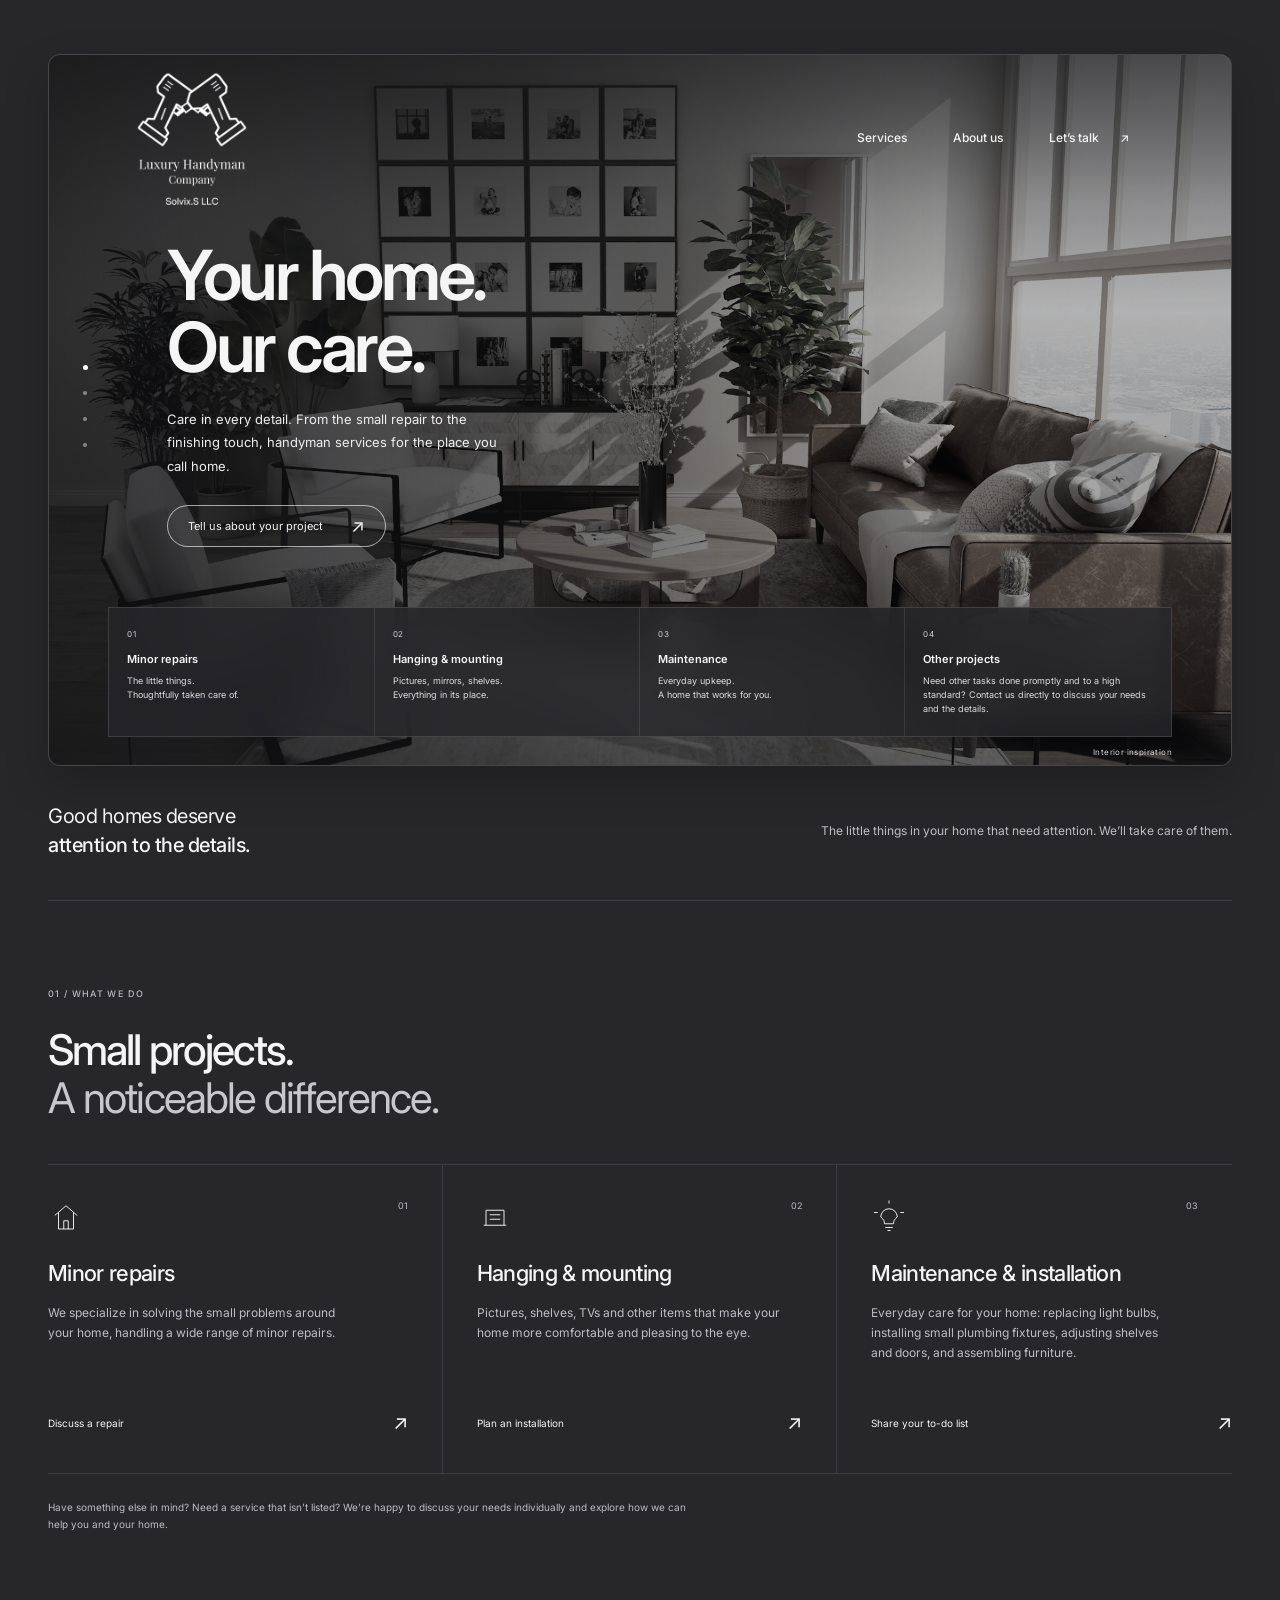
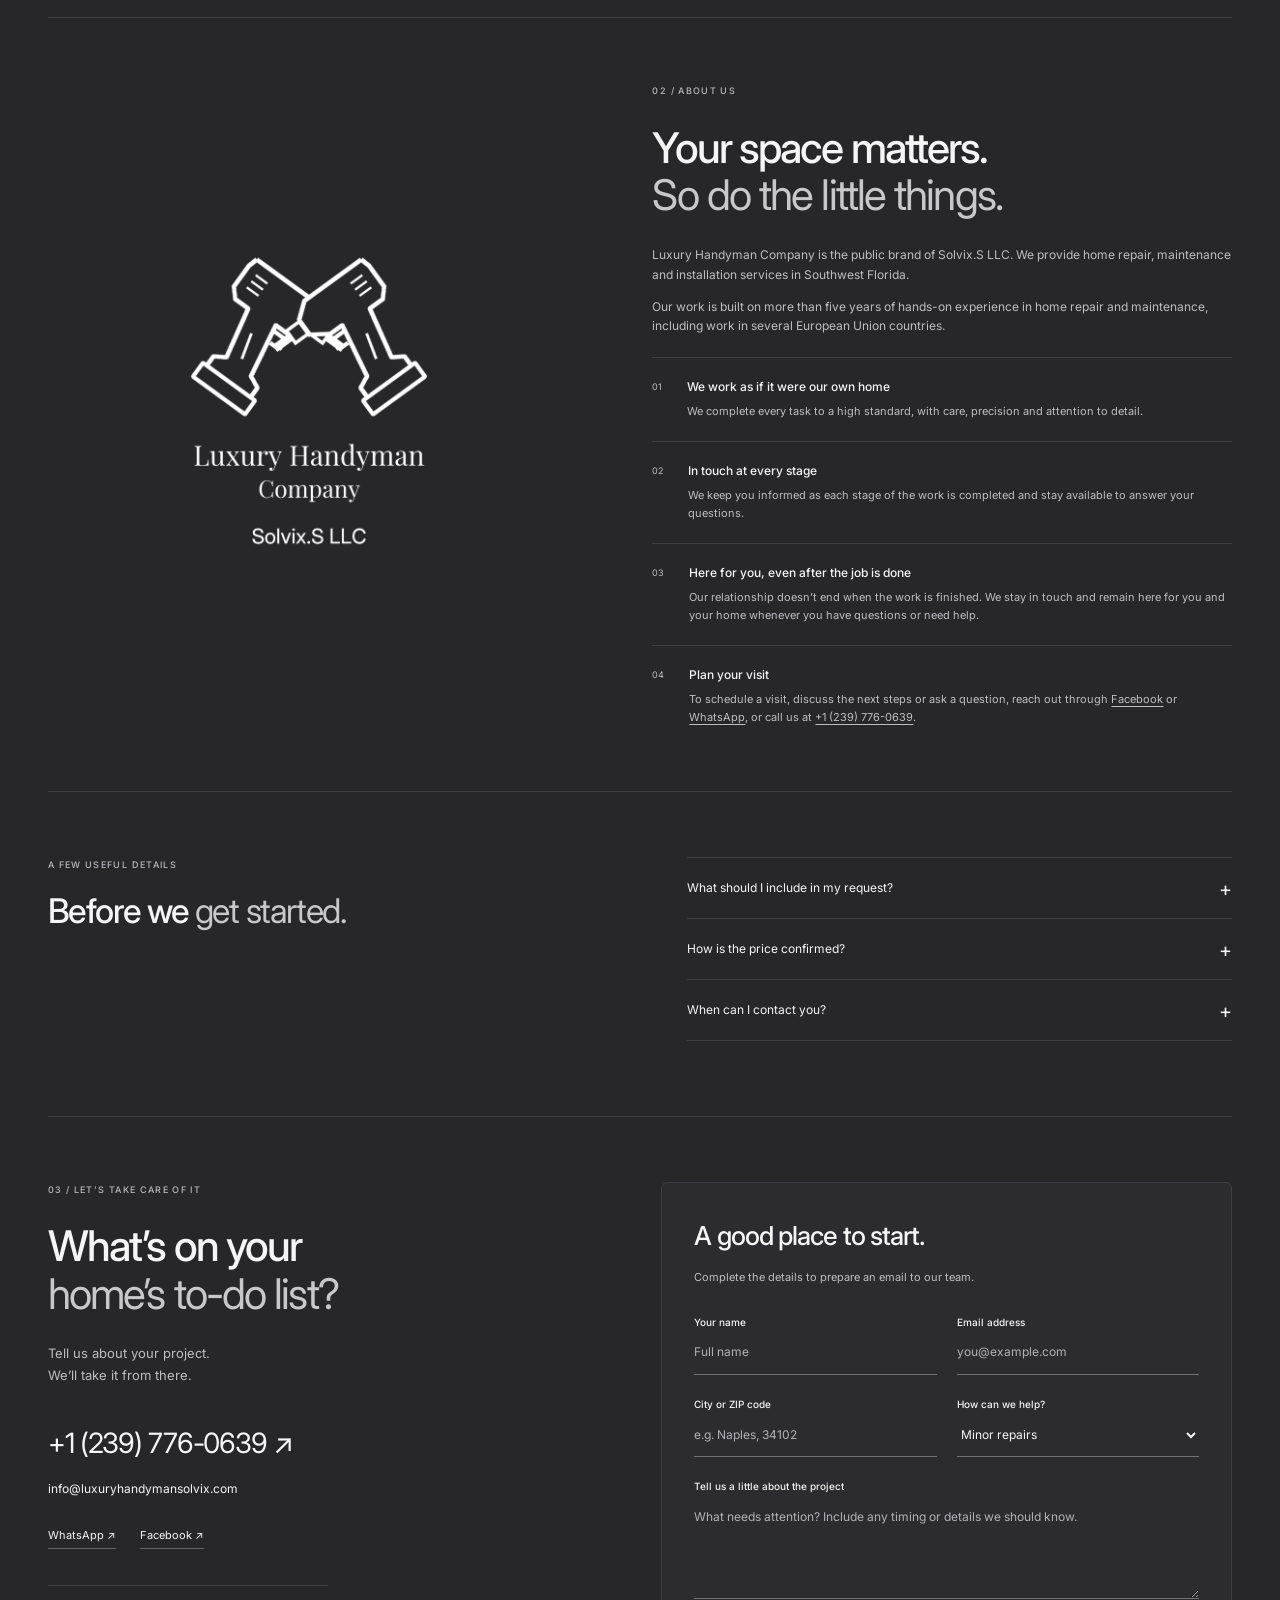
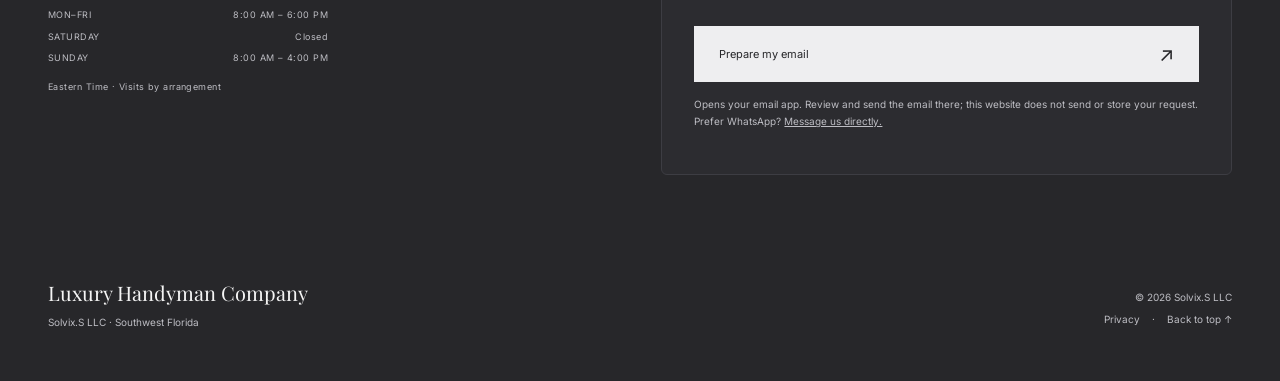
==== index.html @ 3628fb01 "Add fourth hero card for individual project inquiries" ====
<!doctype html>
<html lang="en">
<head>
<meta charset="utf-8"><meta name="viewport" content="width=device-width,initial-scale=1">
<title>Luxury Handyman Company | Naples, Bonita Springs & Marco Island</title>
<meta name="description" content="Home repairs, maintenance, mounting and installation in Naples, Bonita Springs and Marco Island, Florida. Contact Luxury Handyman Company — Solvix.S LLC.">
<meta name="theme-color" content="#27272a"><link rel="icon" href="assets/logo-black.png">
<link rel="canonical" href="https://adshnii.github.io/Web-Luxury-Handyman-Company/">
<meta property="og:type" content="website"><meta property="og:title" content="Luxury Handyman Company — Care in every detail."><meta property="og:description" content="Home repairs, maintenance and installation in Naples, Bonita Springs and Marco Island, Florida."><meta property="og:url" content="https://adshnii.github.io/Web-Luxury-Handyman-Company/"><meta property="og:image" content="https://adshnii.github.io/Web-Luxury-Handyman-Company/assets/logo-black.png">
<link rel="preconnect" href="https://fonts.googleapis.com"><link rel="preconnect" href="https://fonts.gstatic.com" crossorigin>
<link href="https://fonts.googleapis.com/css2?family=Inter:wght@400;500;600;700&family=Playfair+Display:wght@400;500&display=swap" rel="stylesheet">
<link rel="stylesheet" href="styles.css?v=20261023-other-projects"><script src="script.js" defer></script>
<script type="application/ld+json">{"@context":"https://schema.org","@type":"HomeAndConstructionBusiness","name":"Luxury Handyman Company","legalName":"Solvix.S LLC","url":"https://adshnii.github.io/Web-Luxury-Handyman-Company/","image":"https://adshnii.github.io/Web-Luxury-Handyman-Company/assets/logo-black.png","telephone":"+12397760639","email":"info@luxuryhandymansolvix.com","areaServed":[{"@type":"City","name":"Naples, Florida"},{"@type":"City","name":"Bonita Springs, Florida"},{"@type":"City","name":"Marco Island, Florida"}],"sameAs":["https://www.facebook.com/profile.php?id=61591907013713"],"openingHoursSpecification":[{"@type":"OpeningHoursSpecification","dayOfWeek":["Monday","Tuesday","Wednesday","Thursday","Friday"],"opens":"08:00","closes":"18:00"},{"@type":"OpeningHoursSpecification","dayOfWeek":"Sunday","opens":"08:00","closes":"16:00"}]}</script>
</head>
<body class="site-home">
<a class="skip" href="#main">Skip to content</a>
<main id="main">
<section class="hero-stage" id="home" aria-labelledby="hero-title">
  <img class="stage-photo" src="assets/interior.jpg" alt="Sunlit contemporary living room with natural wood furniture — interior inspiration" fetchpriority="high">
  <div class="stage-shade" aria-hidden="true"></div>
  <header class="header hero-header">
    <a href="#home" class="brand" aria-label="Luxury Handyman Company home"><img class="header-logo" src="assets/logo-black.png" alt="Luxury Handyman Company — Solvix.S LLC" width="1080" height="1080"></a>
    <button class="menu-button" aria-expanded="false" aria-controls="navigation">Menu <span aria-hidden="true">☰</span></button>
    <nav id="navigation" aria-label="Main navigation"><a href="#services">Services</a><a href="#about">About us</a><a href="#contact">Let’s talk <span aria-hidden="true">↗</span></a></nav>
  </header>
  <div class="hero-body">
    <nav class="section-markers" aria-label="Explore the page"><a href="#home" aria-label="Home" title="Home"></a><a href="#services" aria-label="Services" title="Services"></a><a href="#about" aria-label="About us" title="About us"></a><a href="#contact" aria-label="Let’s talk" title="Let’s talk"></a></nav>
    <div class="hero-copy"><h1 id="hero-title">Your home.<br>Our care.</h1><p class="hero-description">Care in every detail. From the small repair to the finishing touch, handyman services for the place you call home.</p><a class="hero-outline" href="#contact">Tell us about your project <span aria-hidden="true">↗</span></a></div>
  </div>
  <div class="hero-bottom">
    <a class="hero-tile" href="#contact" data-service="Minor repairs"><span class="tile-number">01</span><strong>Minor repairs</strong><span>The little things.<br>Thoughtfully taken care of.</span></a>
    <a class="hero-tile" href="#contact" data-service="Hanging and mounting"><span class="tile-number">02</span><strong>Hanging & mounting</strong><span>Pictures, mirrors, shelves.<br>Everything in its place.</span></a>
    <a class="hero-tile" href="#contact" data-service="Maintenance and installation"><span class="tile-number">03</span><strong>Maintenance</strong><span>Everyday upkeep.<br>A home that works for you.</span></a>
    <a class="hero-tile" href="#contact" data-service="Another project"><span class="tile-number">04</span><strong>Other projects</strong><span>Need other tasks done promptly and to a high standard? Contact us directly to discuss your needs and the details.</span></a>
  </div>
  <small class="photo-note">Interior inspiration</small>
</section>
<div class="intro-strip"><p>Good homes deserve<br><strong>attention to the details.</strong></p><p class="intro-message">The little things in your home that need attention. We’ll take care of them.</p></div>
<section class="section services" id="services"><div class="section-heading"><div><p class="eyebrow">01 / WHAT WE DO</p><h2>Small projects.<br><em>A noticeable difference.</em></h2></div></div><div class="service-grid">
<article><span class="service-number">01</span><svg viewBox="0 0 48 48" aria-hidden="true"><path d="m9 22 15-13 15 13M14 18v22h20V18M21 40V29h6v11"/></svg><h3>Minor repairs</h3><p>We specialize in solving the small problems around your home, handling a wide range of minor repairs.</p><a href="#contact" data-service="Minor repairs">Discuss a repair <span aria-hidden="true">↗</span></a></article>
<article><span class="service-number">02</span><svg viewBox="0 0 48 48" aria-hidden="true"><path d="M9 35h30M12 35V15h24v20M17 21h14M17 27h14"/></svg><h3>Hanging & mounting</h3><p>Pictures, shelves, TVs and other items that make your home more comfortable and pleasing to the eye.</p><a href="#contact" data-service="Hanging and mounting">Plan an installation <span aria-hidden="true">↗</span></a></article>
<article><span class="service-number">03</span><svg viewBox="0 0 48 48" aria-hidden="true"><path d="M13 24a11 11 0 1 1 22 0c-4 3-5 6-5 9H18c0-3-1-6-5-9ZM19 38h10M22 42h4M24 2v4M4 18h5M39 18h5"/></svg><h3>Maintenance & installation</h3><p>Everyday care for your home: replacing light bulbs, installing small plumbing fixtures, adjusting shelves and doors, and assembling furniture.</p><a href="#contact" data-service="Maintenance and installation">Share your to-do list <span aria-hidden="true">↗</span></a></article>
</div><div class="service-note"><p>Have something else in mind? Need a service that isn’t listed? We’re happy to discuss your needs individually and explore how we can help you and your home.</p></div></section>
<section class="about section" id="about"><div class="brand-panel"><img src="assets/logo-black.png" alt="Luxury Handyman Company — Solvix.S LLC, crossed impact drivers logo" width="1080" height="1080" loading="lazy"></div><div class="about-copy"><p class="eyebrow">02 / ABOUT US</p><h2>Your space matters.<br><em>So do the little things.</em></h2><p>Luxury Handyman Company is the public brand of Solvix.S LLC. We provide home repair, maintenance and installation services in Southwest Florida.</p><p>Our work is built on more than five years of hands-on experience in home repair and maintenance, including work in several European Union countries.</p><div class="approach-row"><span>01</span><div><h3>We work as if it were our own home</h3><p>We complete every task to a high standard, with care, precision and attention to detail.</p></div></div><div class="approach-row"><span>02</span><div><h3>In touch at every stage</h3><p>We keep you informed as each stage of the work is completed and stay available to answer your questions.</p></div></div><div class="approach-row"><span>03</span><div><h3>Here for you, even after the job is done</h3><p>Our relationship doesn’t end when the work is finished. We stay in touch and remain here for you and your home whenever you have questions or need help.</p></div></div><div class="approach-row"><span>04</span><div><h3>Plan your visit</h3><p>To schedule a visit, discuss the next steps or ask a question, reach out through <a href="https://www.facebook.com/profile.php?id=61591907013713">Facebook</a> or <a href="https://wa.me/12397760639">WhatsApp</a>, or call us at <a href="tel:+12397760639">+1 (239) 776-0639</a>.</p></div></div></div></section>
<section class="faq section"><div><p class="eyebrow">A FEW USEFUL DETAILS</p><h2>Before we <em>get started.</em></h2></div><div><details><summary>What should I include in my request?</summary><p>Tell us your city or ZIP code, what needs to be done and your preferred timing. You can attach photos in your email or WhatsApp message.</p></details><details><summary>How is the price confirmed?</summary><p>Pricing depends on the scope, materials and conditions of the job. Contact us to discuss your project and confirm pricing before scheduling.</p></details><details><summary>When can I contact you?</summary><p>Our business hours are Monday–Friday, 8:00 AM–6:00 PM, and Sunday, 8:00 AM–4:00 PM, Eastern Time. We’re closed on Saturday. Appointment availability is confirmed directly.</p></details></div></section>
<section class="contact section" id="contact"><div class="contact-copy"><p class="eyebrow">03 / LET’S TAKE CARE OF IT</p><h2>What’s on your<br><em>home’s to-do list?</em></h2><p>Tell us about your project.<br>We’ll take it from there.</p><a class="contact-phone" href="tel:+12397760639">+1 (239) 776-0639 ↗</a><a class="contact-email" href="mailto:info@luxuryhandymansolvix.com">info@luxuryhandymansolvix.com</a><div class="contact-links"><a href="https://wa.me/12397760639">WhatsApp ↗</a><a href="https://www.facebook.com/profile.php?id=61591907013713">Facebook ↗</a></div><div class="hours"><p>MON–FRI <span>8:00 AM – 6:00 PM</span></p><p>SATURDAY <span>Closed</span></p><p>SUNDAY <span>8:00 AM – 4:00 PM</span></p><small>Eastern Time · Visits by arrangement</small></div></div><form id="project-form"><h3>A good place to start.</h3><p class="form-intro">Complete the details to prepare an email to our team.</p><div class="form-row"><label>Your name<input name="name" autocomplete="name" maxlength="100" placeholder="Full name" required></label><label>Email address<input name="email" type="email" autocomplete="email" maxlength="150" placeholder="you@example.com" required></label></div><div class="form-row"><label>City or ZIP code<input name="location" autocomplete="address-level2" maxlength="100" placeholder="e.g. Naples, 34102" required></label><label>How can we help?<select name="service"><option>Minor repairs</option><option>Hanging and mounting</option><option>Maintenance and installation</option><option>Another project</option></select></label></div><label>Tell us a little about the project<textarea name="message" rows="4" maxlength="1500" placeholder="What needs attention? Include any timing or details we should know." required></textarea></label><button class="button" type="submit">Prepare my email <span aria-hidden="true">↗</span></button><p class="form-note">Opens your email app. Review and send the email there; this website does not send or store your request. Prefer WhatsApp? <a href="https://wa.me/12397760639">Message us directly.</a></p><p id="form-status" role="status" aria-live="polite"></p><div id="email-fallback" hidden><label>Your prepared request<textarea id="prepared-request" rows="6" readonly></textarea></label><button class="copy-button" type="button" id="copy-request">Copy request</button><p class="form-note">If your email app did not open, copy this request and email it to info@luxuryhandymansolvix.com.</p></div></form></section>
</main><footer><div><a class="footer-brand" href="#">Luxury Handyman Company</a><p>Solvix.S LLC · Southwest Florida</p></div><div><p>© <span id="year">2026</span> Solvix.S LLC</p><a href="privacy.html">Privacy</a><span class="footer-dot">·</span><a href="#main">Back to top ↑</a></div></footer>
</body></html>
---- styles.css ----
:root{--ink:#f5f5f5;--paper:#27272a;--soft:#303034;--muted:#bdbdc3;--line:#3d3d43;--accent:#fff;--serif:'Playfair Display',Georgia,serif;--sans:'Inter',Arial,sans-serif;color-scheme:dark}
*{box-sizing:border-box}html{scroll-behavior:smooth;scroll-padding-top:32px}body{margin:0;background:var(--paper);color:var(--ink);font:14px/1.65 var(--sans)}.site-home{background:var(--paper)}a{color:inherit;text-decoration:none}button,input,select,textarea{font:inherit}button,a,input,select,textarea,summary{-webkit-tap-highlight-color:transparent}a:focus-visible,button:focus-visible,summary:focus-visible{outline:2px solid white;outline-offset:6px}input:focus,select:focus,textarea:focus{outline:2px solid #ddd;outline-offset:3px}img{max-width:100%;display:block}h1,h2,h3,p{margin-top:0}h1,h2,h3{font-weight:500}h1,h2{line-height:1.13;letter-spacing:-.045em}h2{font-size:clamp(32px,3.3vw,48px);margin-bottom:26px}h2 em{font-style:normal;font-weight:400;color:#c7c7cc}.skip{position:absolute;left:16px;top:-100px;z-index:20;padding:15px;background:#fff;color:#27272a}.skip:focus{top:16px}
/* Framed photo hero on the same continuous graphite canvas as every section. */
.hero-stage{width:calc(100% - 96px);max-width:1320px;min-height:690px;margin:54px auto 0;position:relative;display:flex;flex-direction:column;border:1px solid #ffffff24;border-radius:12px;isolation:isolate;box-shadow:0 18px 45px #0003;background:#28282b;overflow:hidden}.stage-photo,.stage-shade{position:absolute;inset:0;width:100%;height:100%;z-index:-2}.stage-photo{object-fit:cover;object-position:center 57%;filter:saturate(.22) brightness(.8)}.stage-shade{z-index:-1;background:linear-gradient(90deg,rgba(18,18,20,.78) 0%,rgba(22,22,24,.52) 38%,rgba(20,20,22,.12) 75%),linear-gradient(180deg,rgba(17,17,19,.55),transparent 36%,rgba(15,15,18,.12) 72%,rgba(15,15,18,.5))}.header{padding:24px 5%;display:flex;align-items:center;justify-content:space-between;gap:30px;border-bottom:1px solid var(--line)}.hero-header{border:0;min-height:150px;padding:16px 5% 0;background:linear-gradient(180deg,#1b1b1d44,transparent)}.brand{display:block;position:relative;width:168px;height:133px;flex-shrink:0;overflow:hidden}.header-logo{position:absolute;width:240px;height:240px;max-width:none;left:-36px;top:-51px;mix-blend-mode:screen}.brand-name{font:24px var(--serif)}.header nav{display:flex;align-items:center;gap:46px;font-size:12px;font-weight:500;margin-right:4%}.header nav>a{padding:12px 0;border-bottom:1px solid transparent;transition:border-color .2s}.header nav>a:hover{border-color:white}.header nav span{margin-left:18px}.menu-button{display:none}.hero-body{display:flex;align-items:center;flex:1;position:relative;padding:35px 10% 60px;min-height:375px}.hero-copy{max-width:450px}h1{font-size:clamp(48px,5.4vw,76px);font-weight:600;line-height:1.04;letter-spacing:-.05em;margin:0 0 24px}.hero-description{font-size:13px;color:#eeeef0;max-width:335px;line-height:1.8;margin-bottom:27px}.hero-outline{display:inline-flex;align-items:center;gap:28px;padding:11px 20px;border:1px solid #fff9;border-radius:24px;font-size:11px;background:#ffffff08;transition:background .2s}.hero-outline:hover{background:#ffffff20}.hero-outline span{font-size:18px;line-height:1}.section-markers{position:absolute;left:24px;top:50%;transform:translateY(-50%);display:flex;flex-direction:column;gap:0}.section-markers a{width:24px;height:26px;display:grid;place-items:center}.section-markers a:before{content:'';width:4px;height:4px;border-radius:50%;background:#ffffff70}.section-markers a:first-child:before,.section-markers a:hover:before{background:#fff;width:5px;height:5px}.hero-bottom{display:grid;grid-template-columns:repeat(4,minmax(0,1fr));margin:0 5% 28px;border:1px solid #ffffff20;background:rgba(39,39,42,.82);backdrop-filter:blur(18px);-webkit-backdrop-filter:blur(18px)}.hero-tile{padding:20px 18px;border-right:1px solid #ffffff18;position:relative;transition:background .2s}.hero-tile:last-child{border-right:0}.hero-tile:hover{background:#ffffff12}.tile-number{display:block;font-size:8px;letter-spacing:.1em;color:#d2d2d6;margin-bottom:9px}.hero-tile strong{display:block;font-size:11px;font-weight:600;margin-bottom:6px}.hero-tile>span:last-child{font-size:9px;color:#dedee1;line-height:1.55;display:block}.photo-note{position:absolute;right:5%;bottom:6px;font-size:8px;letter-spacing:.05em;color:#d2d2d6}
/* Supporting sections share the graphite palette and precise, quiet spacing. */
.intro-strip,.section,footer{width:calc(100% - 96px);max-width:1320px;margin-left:auto;margin-right:auto}.intro-strip{padding:36px 0 40px;border-bottom:1px solid var(--line);display:grid;grid-template-columns:minmax(230px,1fr) auto;gap:32px;align-items:center}.intro-message{white-space:nowrap}.intro-strip p{margin:0;color:var(--muted);font-size:12px}.intro-strip p:first-child{font-size:20px;font-weight:400;line-height:1.45;color:var(--ink);letter-spacing:-.025em}.intro-strip strong{font-weight:500}.text-link{font-size:11px;border-bottom:1px solid #77777e;padding:8px 0;white-space:nowrap}.text-link:hover{border-color:white}.eyebrow{font-size:9px;letter-spacing:.15em;font-weight:500;line-height:1.8;margin-bottom:24px;color:#b8b8c0}.section{padding:85px 0}.section-heading{display:flex;align-items:flex-end;justify-content:space-between;gap:50px;margin-bottom:42px}.section-heading h2{margin-bottom:0}.section-heading>p{max-width:350px;color:var(--muted);margin-bottom:5px;font-size:12px}.service-grid{display:grid;grid-template-columns:repeat(3,1fr);border-top:1px solid var(--line);border-bottom:1px solid var(--line)}.service-grid article{padding:34px;position:relative;display:flex;flex-direction:column;border-right:1px solid var(--line)}.service-grid article:first-child{padding-left:0}.service-grid article:last-child{border-right:0;padding-right:0}.service-number{position:absolute;right:34px;top:34px;font-size:9px;color:var(--muted)}.service-grid svg{width:36px;height:36px;fill:none;stroke:var(--ink);stroke-width:1.25;margin-bottom:24px}.service-grid h3{font-size:22px;line-height:1.3;margin-bottom:16px;letter-spacing:-.03em}.service-grid p{flex:1;font-size:12px;color:var(--muted);max-width:310px;min-height:65px}.service-grid a{display:flex;justify-content:space-between;margin-top:26px;font-size:10px;align-items:center}.service-grid a span{font-size:20px}.service-grid a:hover{text-decoration:underline}.service-note{display:flex;justify-content:space-between;gap:40px;align-items:center;margin-top:25px}.service-note p{max-width:650px;color:var(--muted);font-size:10px;margin:0}.about{background:transparent;border-top:1px solid var(--line);display:grid;grid-template-columns:.9fr 1fr;gap:7%;align-items:center;padding:65px 0}.brand-panel{background:transparent}.brand-panel img{width:100%;height:auto;mix-blend-mode:screen}.about-copy>p:not(.eyebrow){color:var(--muted);font-size:12px}.approach-row{display:flex;gap:25px;border-top:1px solid var(--line);padding-top:19px;margin-top:21px}.approach-row>span{font-size:9px;color:#bdbdc3;padding-top:3px}.approach-row h3{font-size:12px;font-weight:500;margin-bottom:5px}.approach-row p{font-size:11px;color:var(--muted);margin:0}.faq{border-top:1px solid var(--line);display:grid;grid-template-columns:1fr 1fr;gap:8%;padding-top:65px;padding-bottom:75px}.faq h2{font-size:34px}.faq .eyebrow{margin-bottom:18px}details{padding:20px 0;border-bottom:1px solid var(--line)}details:first-child{border-top:1px solid var(--line)}summary{font-size:12px;cursor:pointer;list-style:none;position:relative;padding-right:30px}summary::-webkit-details-marker{display:none}summary:after{content:'+';position:absolute;right:0;font-size:20px;top:-5px}details[open] summary:after{content:'−'}details p{font-size:12px;color:var(--muted);margin:16px 25px 0 0}.contact{background:transparent;border-top:1px solid var(--line);display:grid;grid-template-columns:1fr 1.1fr;gap:8%;padding:65px 0}.contact-copy>p:not(.eyebrow){color:var(--muted);font-size:13px}.contact-phone{font-size:28px;font-weight:400;letter-spacing:-.04em;display:block;margin:34px 0 10px}.contact-email{font-size:12px;overflow-wrap:anywhere}.contact-links{display:flex;gap:24px;margin:26px 0;font-size:11px}.contact-links a{border-bottom:1px solid #626269;padding-bottom:4px}.hours{max-width:280px;border-top:1px solid var(--line);padding-top:22px;margin-top:36px;font-size:9px;letter-spacing:.05em;color:var(--muted)}.hours p{display:flex;justify-content:space-between;margin-bottom:7px}.hours small{display:block;margin-top:14px;font-size:9px}form{background:#2c2c30;color:var(--ink);padding:32px;border-radius:6px;border:1px solid var(--line)}form h3{font-size:26px;letter-spacing:-.035em;margin-bottom:10px}.form-intro{font-size:11px;color:var(--muted);margin-bottom:28px}.form-row{display:grid;grid-template-columns:1fr 1fr;gap:20px}label{display:block;font-size:10px;font-weight:500;margin-bottom:21px}input,select,textarea{border:0;border-bottom:1px solid #707078;background:transparent;color:var(--ink);display:block;border-radius:0;padding:12px 0;width:100%;font-size:12px;font-weight:400;min-height:44px}select option{background:#303034;color:#f5f5f5}textarea{resize:vertical}input::placeholder,textarea::placeholder{color:#b0b0b8;opacity:1}.button{display:inline-flex;align-items:center;justify-content:space-between;gap:28px;padding:17px 24px;background:#eeeef0;border:1px solid #eeeef0;color:#27272a;font-size:11px;cursor:pointer;transition:background .2s}.button:hover{background:#fff}.button span{font-size:20px;line-height:1}form>.button{width:100%;margin:6px 0 14px}.form-note{font-size:10px;color:var(--muted);line-height:1.7;margin:0}.form-note a{text-decoration:underline}#form-status{font-size:12px;margin:12px 0 0}#email-fallback{margin-top:22px}.copy-button{color:var(--ink);background:transparent;border:1px solid var(--line);padding:8px 15px;margin-bottom:10px;cursor:pointer}footer{display:flex;justify-content:space-between;gap:30px;padding:36px 0 45px;align-items:center;font-size:10px;color:var(--muted)}.footer-brand{font-family:var(--serif);font-size:20px;color:var(--ink)}footer p{margin:5px 0}footer>div:last-child{text-align:right}.footer-dot{padding:0 12px}
@media(min-width:1600px){.hero-stage{min-height:740px;margin-top:75px}}
@media(max-width:1100px){.hero-stage,.intro-strip,.section,footer{width:calc(100% - 64px)}.hero-stage{min-height:650px;margin-top:32px}.hero-header{padding-left:4%;padding-right:4%}.hero-bottom{margin-left:4%;margin-right:4%;grid-template-columns:repeat(4,minmax(0,1fr))}.hero-tile{padding:18px 12px}.hero-tile strong{font-size:10px}.hero-tile>span:last-child{font-size:8px}.hero-body{padding-left:10%;padding-right:8%}.section{padding-top:65px;padding-bottom:65px}.about,.contact{padding-left:0;padding-right:0;gap:5%}.service-grid article{padding:25px}.service-grid h3{font-size:20px}.contact-phone{font-size:25px}form{padding:24px}}
@media(max-width:760px){.hero-stage,.intro-strip,.section,footer{width:calc(100% - 32px)}.hero-stage{min-height:0;margin-top:16px;border-radius:10px}.stage-photo{object-position:66% center}.stage-shade{background:linear-gradient(90deg,#18181bdd,#1b1b1e8f),linear-gradient(180deg,#14141770,transparent 40%,#14141790)}.hero-header{padding:6px 18px 0;min-height:137px}.brand{width:145px;height:132px}.header-logo{width:230px;height:230px;left:-42px;top:-45px}.menu-button{display:block;color:#fff;background:#26262980;border:1px solid #ffffff60;padding:10px 13px;font-size:11px;cursor:pointer}.menu-button span{margin-left:14px}.header nav{display:none;position:absolute;top:140px;left:18px;right:18px;z-index:5;margin:0;background:#27272af5;backdrop-filter:blur(14px);border:1px solid #ffffff24;border-radius:4px;padding:14px 20px;flex-direction:column;align-items:stretch;gap:0}.header nav.open{display:flex}.header nav>a{padding:14px 2px;min-height:44px}.hero-body{min-height:345px;padding:35px 27px 47px}.hero-copy{max-width:400px}h1{font-size:clamp(42px,10.8vw,66px);margin-bottom:20px}.hero-description{font-size:12px;max-width:285px}.hero-outline{font-size:10px;padding:10px 16px;gap:20px}.section-markers{display:none}.hero-bottom{margin:0 18px 28px;grid-template-columns:1fr 1fr}.hero-tile{padding:17px 14px;min-height:108px;border-bottom:1px solid #ffffff20}.hero-tile:nth-child(2n){border-right:0}.hero-tile:nth-last-child(-n+2){border-bottom:0}.hero-tile strong{font-size:10px}.hero-tile>span:last-child{font-size:9px}.tile-number{font-size:8px;margin-bottom:6px}.photo-note{right:18px;bottom:7px}.intro-strip{padding:28px 10px;grid-template-columns:1fr;gap:18px}.intro-message{white-space:normal}.intro-strip p{max-width:440px}.section{padding:55px 10px}.section-heading{display:block;margin-bottom:30px}.section-heading>p{margin-top:22px;max-width:450px}h2{font-size:33px}.eyebrow{margin-bottom:20px}.service-grid{grid-template-columns:1fr}.service-grid article,.service-grid article:first-child,.service-grid article:last-child{border-right:0;border-bottom:1px solid var(--line);padding:26px 0}.service-grid article:last-child{border-bottom:0}.service-grid svg{width:32px;height:32px;margin-bottom:15px}.service-number{right:0;top:30px}.service-grid h3{font-size:24px}.service-grid p{min-height:0;max-width:100%;margin-bottom:15px}.service-grid a{margin-top:15px;max-width:270px;font-size:11px}.service-note{display:block}.service-note .text-link{display:inline-block;margin-top:12px}.about,.faq,.contact{grid-template-columns:1fr;gap:34px}.about,.contact{padding:45px 10px}.brand-panel{max-width:360px;width:100%;justify-self:center}.faq{gap:15px}.faq h2{font-size:31px}.contact-phone{margin-top:25px}.hours{margin-top:25px}.contact form{padding:22px 18px}.form-row{grid-template-columns:1fr;gap:0}form h3{font-size:24px}footer{padding:28px 10px;display:block}footer>div:last-child{text-align:left;margin-top:22px}}
@media(prefers-reduced-motion:reduce){html{scroll-behavior:auto}*{transition:none!important}}

.approach-row p a{text-decoration:underline;text-underline-offset:3px}.approach-row p a:hover{color:var(--ink)}
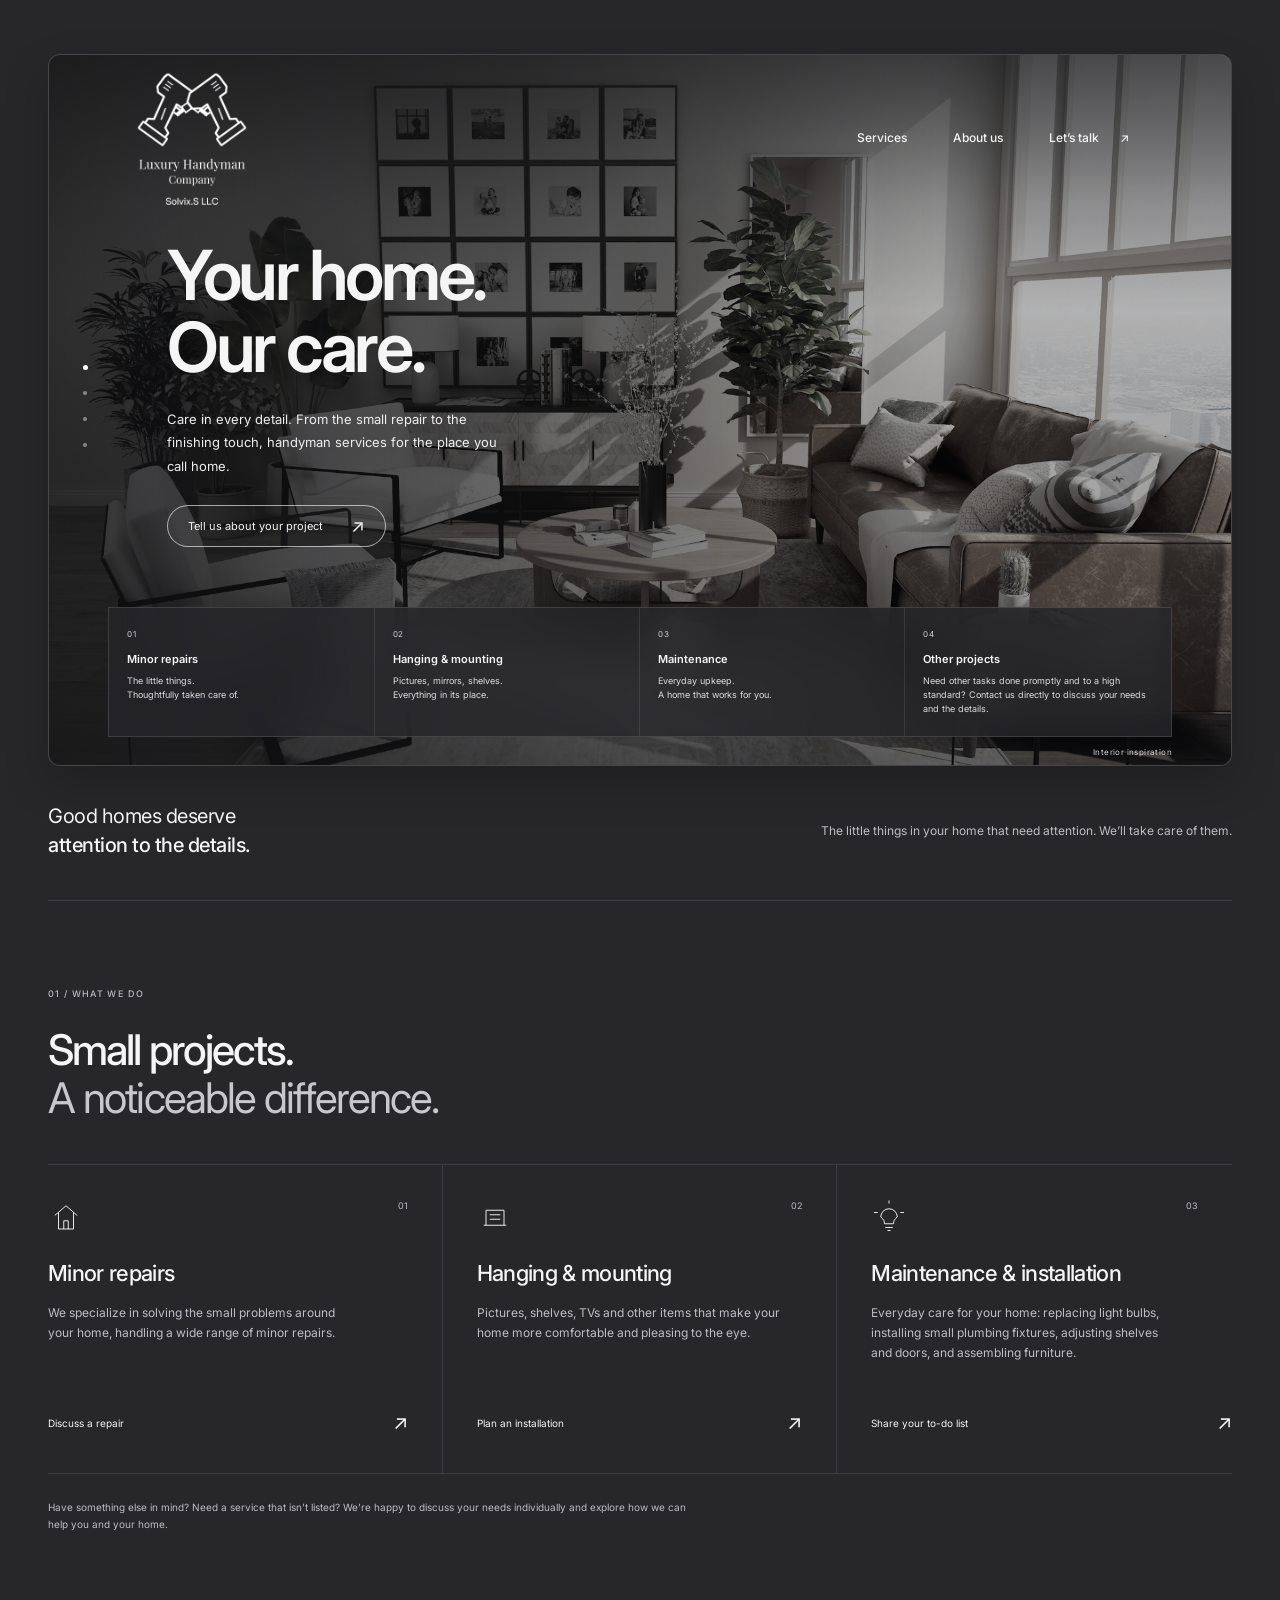
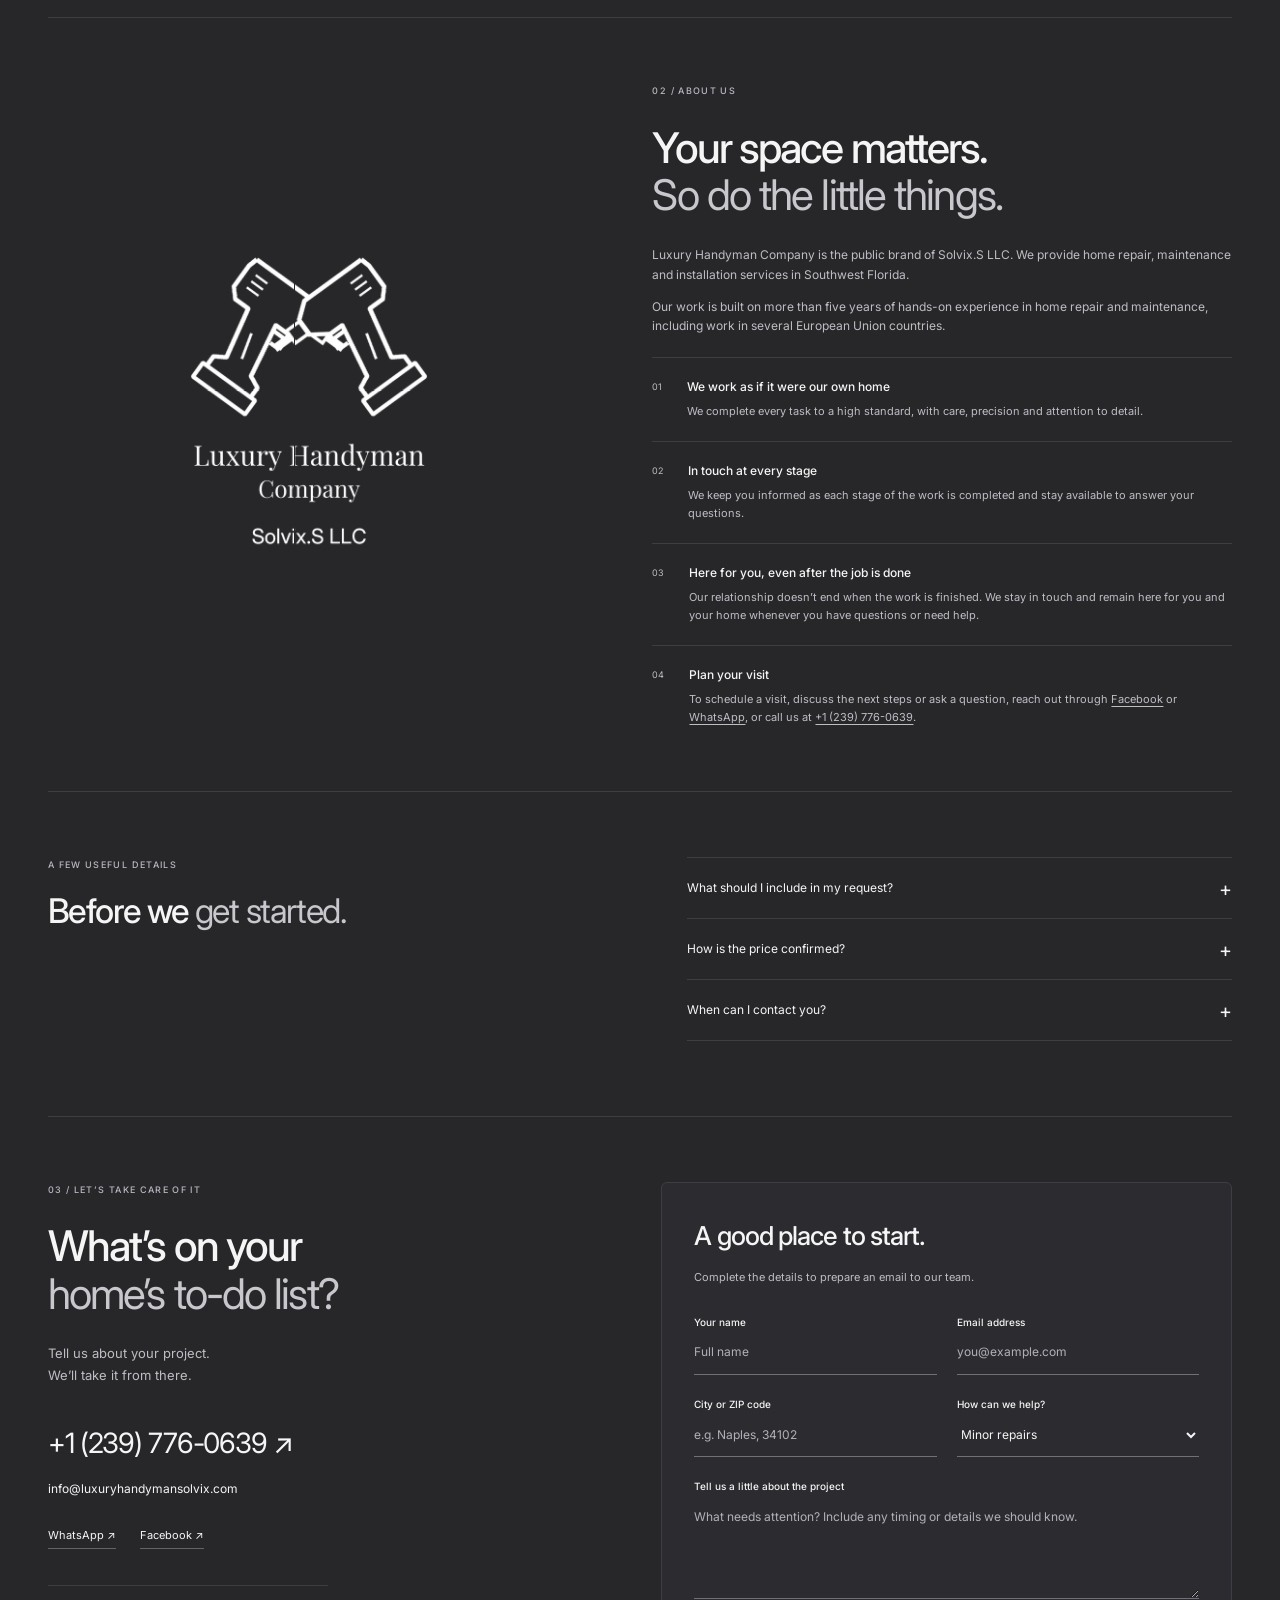
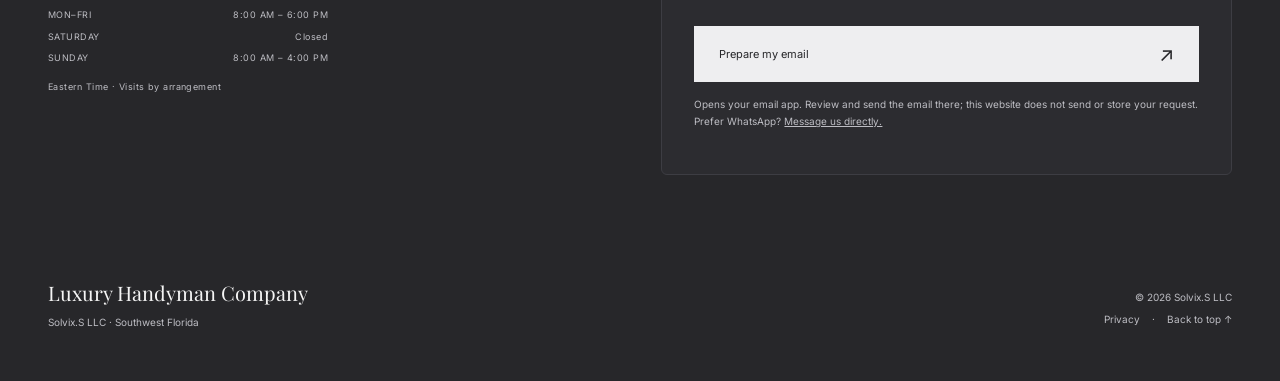
==== commit 9acbb9e1: "Update FAQs for project scope, materials billing and 24/7 contact" ====
--- a/index.html
+++ b/index.html
@@ -42,7 +42,7 @@
 <article><span class="service-number">03</span><svg viewBox="0 0 48 48" aria-hidden="true"><path d="M13 24a11 11 0 1 1 22 0c-4 3-5 6-5 9H18c0-3-1-6-5-9ZM19 38h10M22 42h4M24 2v4M4 18h5M39 18h5"/></svg><h3>Maintenance & installation</h3><p>Everyday care for your home: replacing light bulbs, installing small plumbing fixtures, adjusting shelves and doors, and assembling furniture.</p><a href="#contact" data-service="Maintenance and installation">Share your to-do list <span aria-hidden="true">↗</span></a></article>
 </div><div class="service-note"><p>Have something else in mind? Need a service that isn’t listed? We’re happy to discuss your needs individually and explore how we can help you and your home.</p></div></section>
 <section class="about section" id="about"><div class="brand-panel"><img src="assets/logo-black.png" alt="Luxury Handyman Company — Solvix.S LLC, crossed impact drivers logo" width="1080" height="1080" loading="lazy"></div><div class="about-copy"><p class="eyebrow">02 / ABOUT US</p><h2>Your space matters.<br><em>So do the little things.</em></h2><p>Luxury Handyman Company is the public brand of Solvix.S LLC. We provide home repair, maintenance and installation services in Southwest Florida.</p><p>Our work is built on more than five years of hands-on experience in home repair and maintenance, including work in several European Union countries.</p><div class="approach-row"><span>01</span><div><h3>We work as if it were our own home</h3><p>We complete every task to a high standard, with care, precision and attention to detail.</p></div></div><div class="approach-row"><span>02</span><div><h3>In touch at every stage</h3><p>We keep you informed as each stage of the work is completed and stay available to answer your questions.</p></div></div><div class="approach-row"><span>03</span><div><h3>Here for you, even after the job is done</h3><p>Our relationship doesn’t end when the work is finished. We stay in touch and remain here for you and your home whenever you have questions or need help.</p></div></div><div class="approach-row"><span>04</span><div><h3>Plan your visit</h3><p>To schedule a visit, discuss the next steps or ask a question, reach out through <a href="https://www.facebook.com/profile.php?id=61591907013713">Facebook</a> or <a href="https://wa.me/12397760639">WhatsApp</a>, or call us at <a href="tel:+12397760639">+1 (239) 776-0639</a>.</p></div></div></div></section>
-<section class="faq section"><div><p class="eyebrow">A FEW USEFUL DETAILS</p><h2>Before we <em>get started.</em></h2></div><div><details><summary>What should I include in my request?</summary><p>Tell us your city or ZIP code, what needs to be done and your preferred timing. You can attach photos in your email or WhatsApp message.</p></details><details><summary>How is the price confirmed?</summary><p>Pricing depends on the scope, materials and conditions of the job. Contact us to discuss your project and confirm pricing before scheduling.</p></details><details><summary>When can I contact you?</summary><p>Our business hours are Monday–Friday, 8:00 AM–6:00 PM, and Sunday, 8:00 AM–4:00 PM, Eastern Time. We’re closed on Saturday. Appointment availability is confirmed directly.</p></details></div></section>
+<section class="faq section"><div><p class="eyebrow">A FEW USEFUL DETAILS</p><h2>Before we <em>get started.</em></h2></div><div><details><summary>What should I include in my request?</summary><p>Please include your location, the type and scope of work you need, and your preferred start date and time. Let us know the address where the work will take place.</p></details><details><summary>How is the price confirmed?</summary><p>The price depends on the scope of work and the estimated time needed to complete it. Our prices are fair and affordable. The client covers the cost of all materials used for the job. You don’t need to buy them yourself—we take care of purchasing them. When the work is complete, you receive an invoice showing the charges for labor and materials.</p></details><details><summary>When can I contact you?</summary><p>Contact us whenever it’s convenient for you—we’re available to our clients 24/7. Our working hours are Monday–Friday, 8:00 AM–6:00 PM, and Sunday, 8:00 AM–4:00 PM, Eastern Time. Saturday is our day off. Visits are arranged individually.</p></details></div></section>
 <section class="contact section" id="contact"><div class="contact-copy"><p class="eyebrow">03 / LET’S TAKE CARE OF IT</p><h2>What’s on your<br><em>home’s to-do list?</em></h2><p>Tell us about your project.<br>We’ll take it from there.</p><a class="contact-phone" href="tel:+12397760639">+1 (239) 776-0639 ↗</a><a class="contact-email" href="mailto:info@luxuryhandymansolvix.com">info@luxuryhandymansolvix.com</a><div class="contact-links"><a href="https://wa.me/12397760639">WhatsApp ↗</a><a href="https://www.facebook.com/profile.php?id=61591907013713">Facebook ↗</a></div><div class="hours"><p>MON–FRI <span>8:00 AM – 6:00 PM</span></p><p>SATURDAY <span>Closed</span></p><p>SUNDAY <span>8:00 AM – 4:00 PM</span></p><small>Eastern Time · Visits by arrangement</small></div></div><form id="project-form"><h3>A good place to start.</h3><p class="form-intro">Complete the details to prepare an email to our team.</p><div class="form-row"><label>Your name<input name="name" autocomplete="name" maxlength="100" placeholder="Full name" required></label><label>Email address<input name="email" type="email" autocomplete="email" maxlength="150" placeholder="you@example.com" required></label></div><div class="form-row"><label>City or ZIP code<input name="location" autocomplete="address-level2" maxlength="100" placeholder="e.g. Naples, 34102" required></label><label>How can we help?<select name="service"><option>Minor repairs</option><option>Hanging and mounting</option><option>Maintenance and installation</option><option>Another project</option></select></label></div><label>Tell us a little about the project<textarea name="message" rows="4" maxlength="1500" placeholder="What needs attention? Include any timing or details we should know." required></textarea></label><button class="button" type="submit">Prepare my email <span aria-hidden="true">↗</span></button><p class="form-note">Opens your email app. Review and send the email there; this website does not send or store your request. Prefer WhatsApp? <a href="https://wa.me/12397760639">Message us directly.</a></p><p id="form-status" role="status" aria-live="polite"></p><div id="email-fallback" hidden><label>Your prepared request<textarea id="prepared-request" rows="6" readonly></textarea></label><button class="copy-button" type="button" id="copy-request">Copy request</button><p class="form-note">If your email app did not open, copy this request and email it to info@luxuryhandymansolvix.com.</p></div></form></section>
 </main><footer><div><a class="footer-brand" href="#">Luxury Handyman Company</a><p>Solvix.S LLC · Southwest Florida</p></div><div><p>© <span id="year">2026</span> Solvix.S LLC</p><a href="privacy.html">Privacy</a><span class="footer-dot">·</span><a href="#main">Back to top ↑</a></div></footer>
 </body></html>
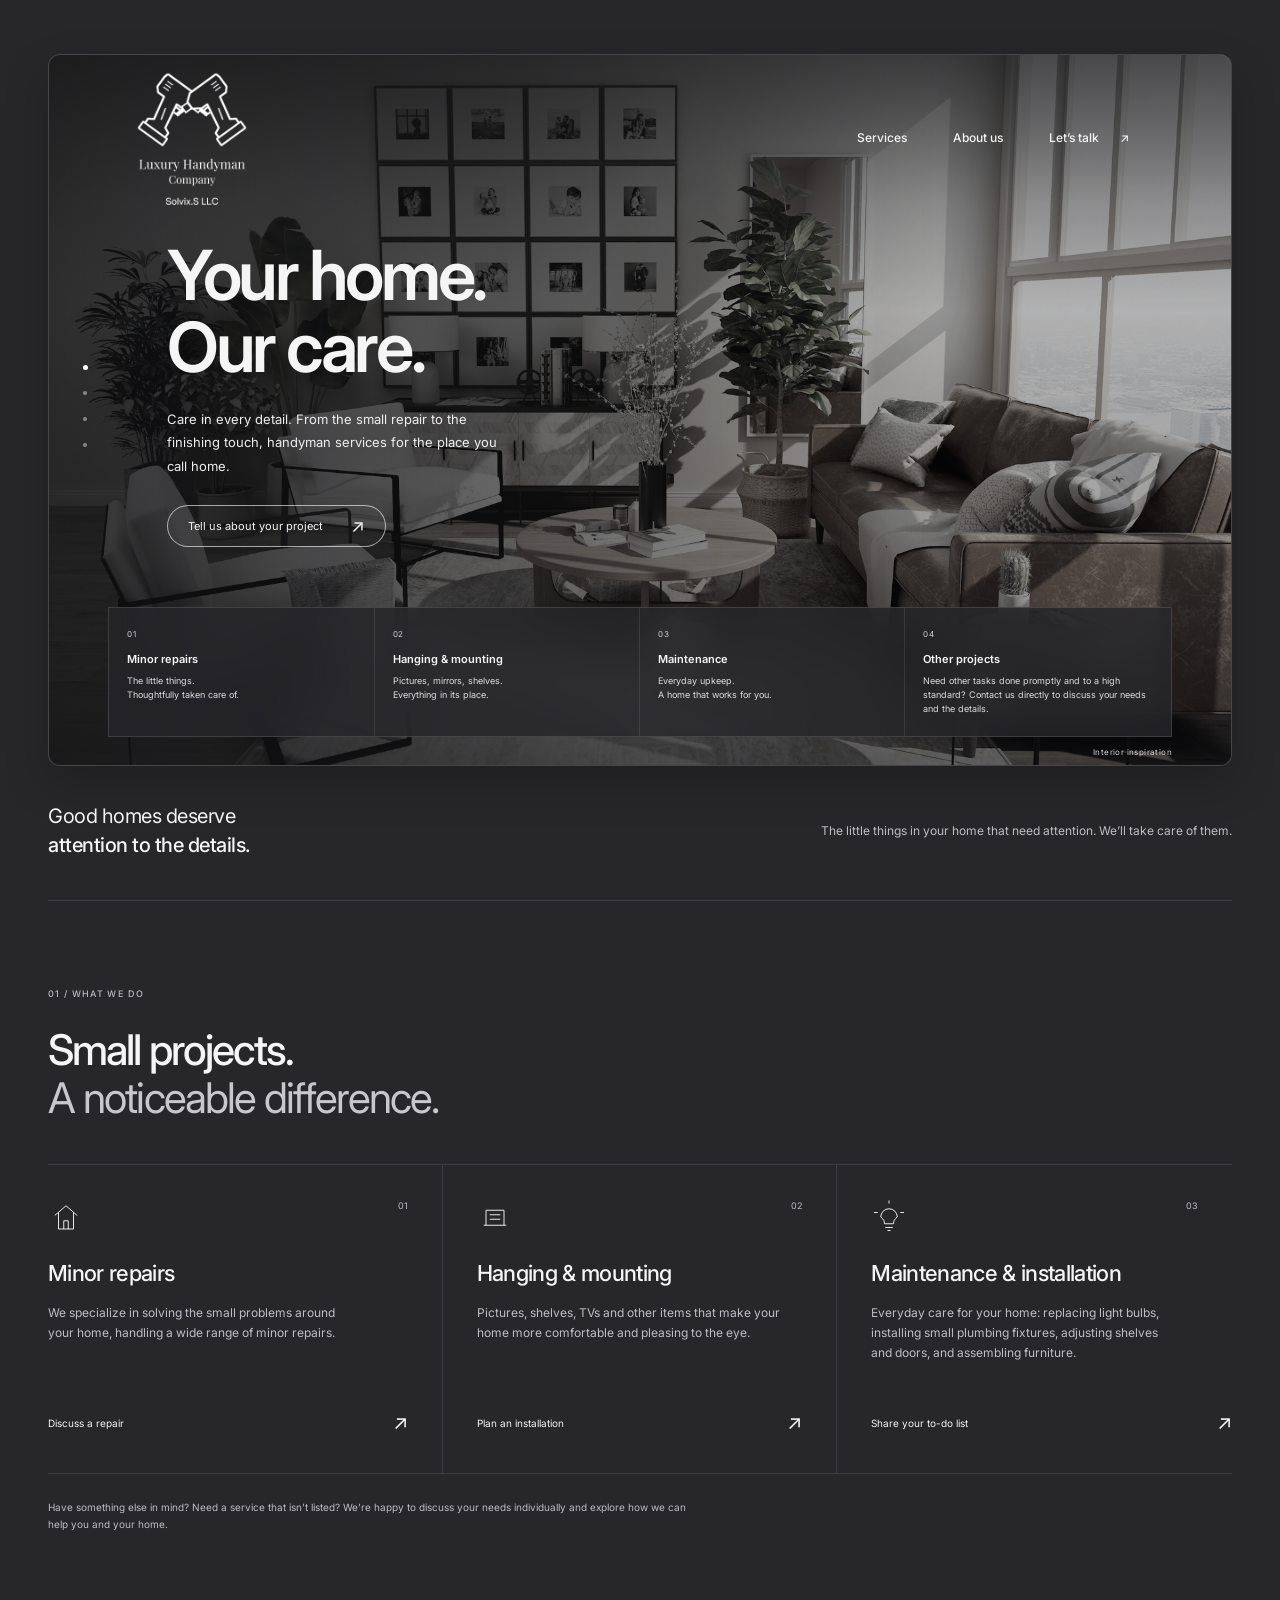
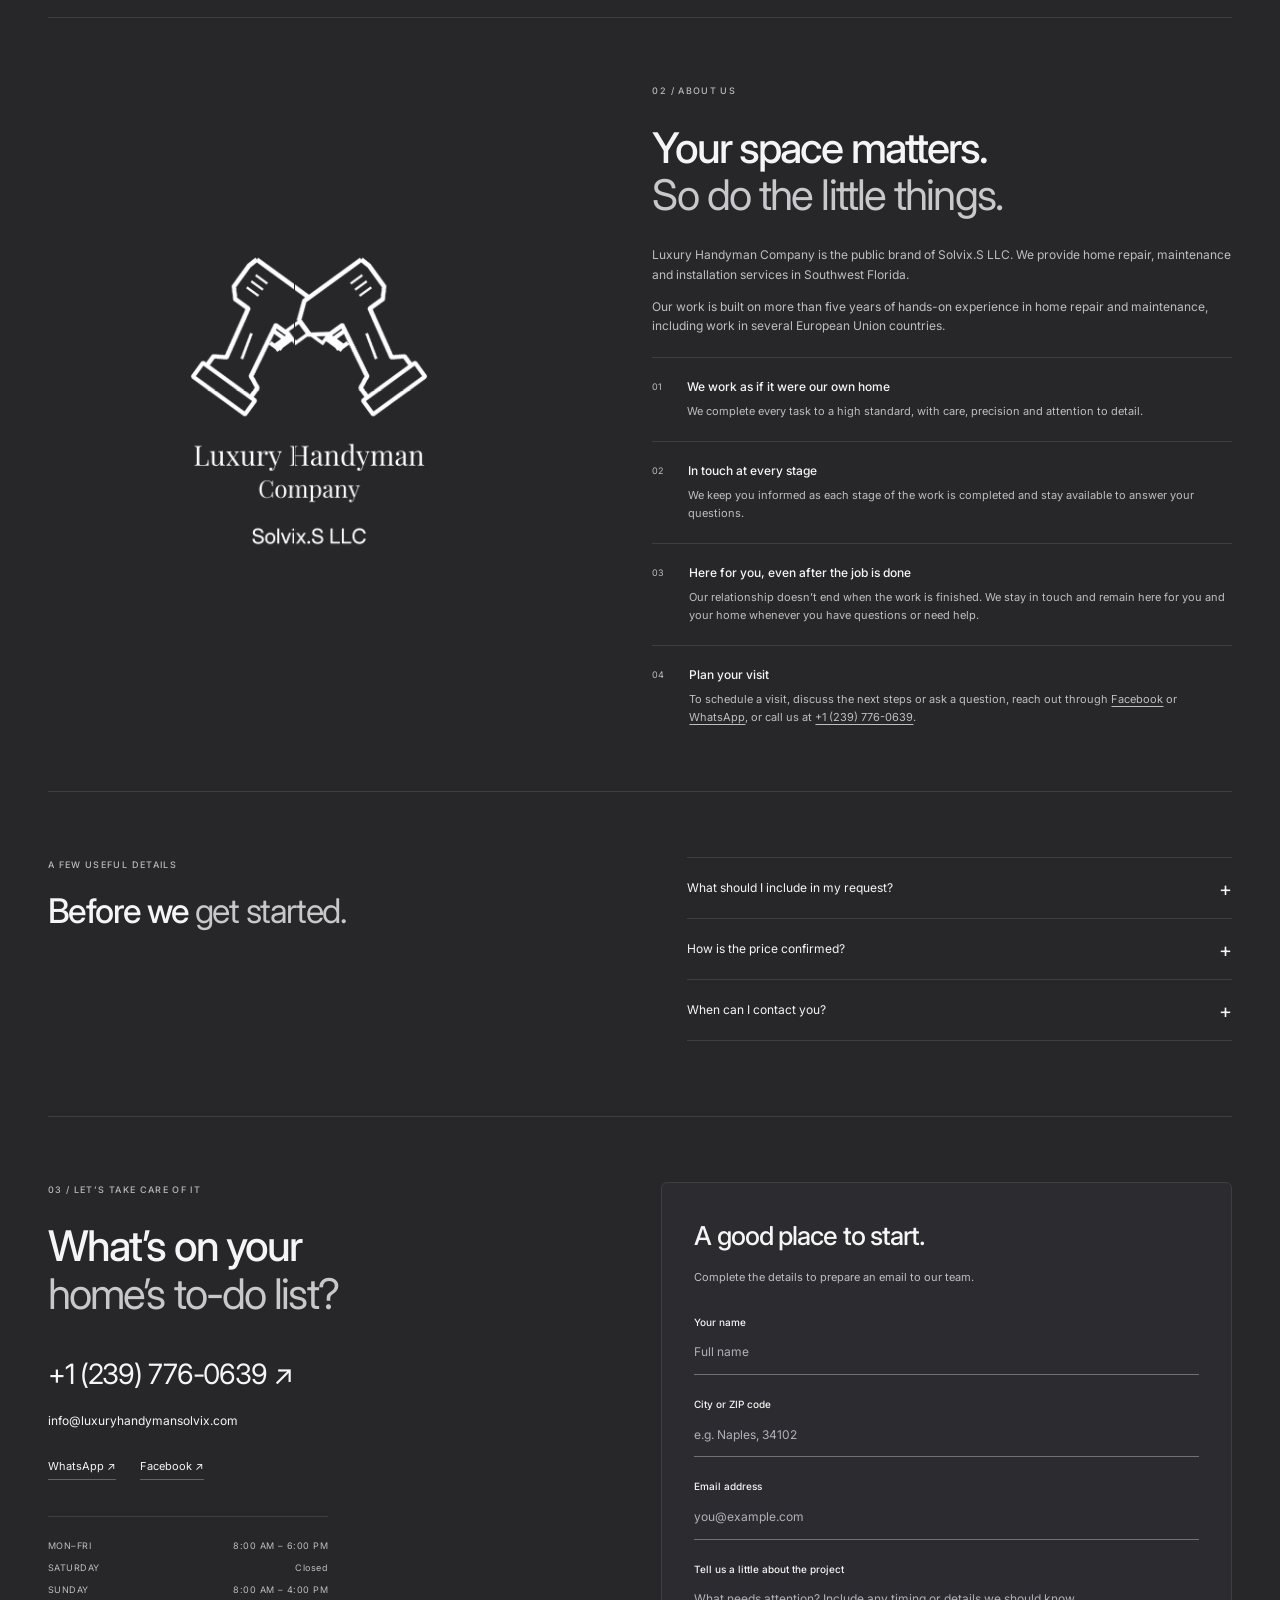
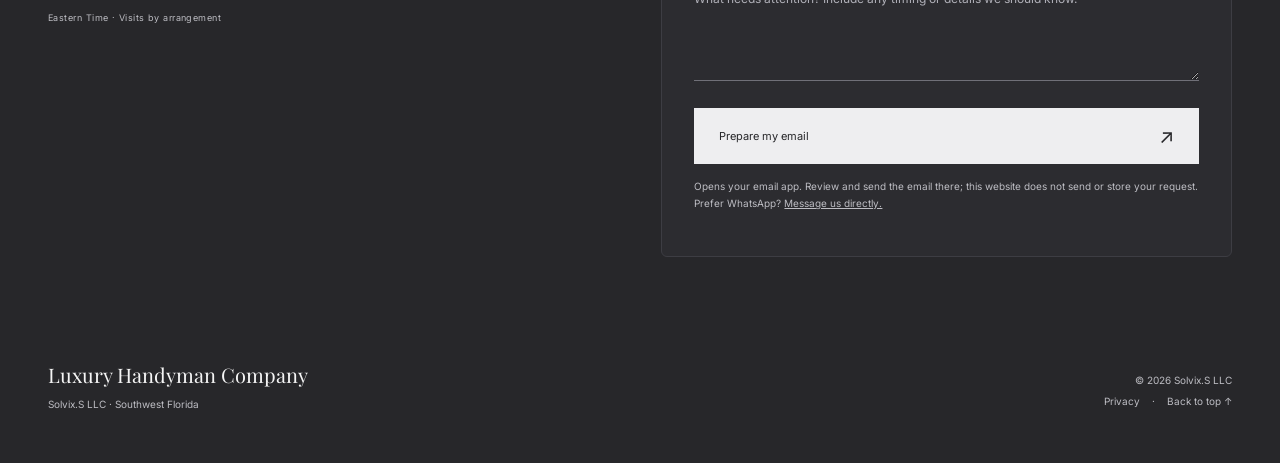
==== commit 5d598732: "Simplify contact form and reorder identity fields" ====
--- a/index.html
+++ b/index.html
@@ -9,7 +9,7 @@
 <meta property="og:type" content="website"><meta property="og:title" content="Luxury Handyman Company — Care in every detail."><meta property="og:description" content="Home repairs, maintenance and installation in Naples, Bonita Springs and Marco Island, Florida."><meta property="og:url" content="https://adshnii.github.io/Web-Luxury-Handyman-Company/"><meta property="og:image" content="https://adshnii.github.io/Web-Luxury-Handyman-Company/assets/logo-black.png">
 <link rel="preconnect" href="https://fonts.googleapis.com"><link rel="preconnect" href="https://fonts.gstatic.com" crossorigin>
 <link href="https://fonts.googleapis.com/css2?family=Inter:wght@400;500;600;700&family=Playfair+Display:wght@400;500&display=swap" rel="stylesheet">
-<link rel="stylesheet" href="styles.css?v=20261023-other-projects"><script src="script.js" defer></script>
+<link rel="stylesheet" href="styles.css?v=20261023-other-projects"><script src="script.js?v=20261023-simple-form" defer></script>
 <script type="application/ld+json">{"@context":"https://schema.org","@type":"HomeAndConstructionBusiness","name":"Luxury Handyman Company","legalName":"Solvix.S LLC","url":"https://adshnii.github.io/Web-Luxury-Handyman-Company/","image":"https://adshnii.github.io/Web-Luxury-Handyman-Company/assets/logo-black.png","telephone":"+12397760639","email":"info@luxuryhandymansolvix.com","areaServed":[{"@type":"City","name":"Naples, Florida"},{"@type":"City","name":"Bonita Springs, Florida"},{"@type":"City","name":"Marco Island, Florida"}],"sameAs":["https://www.facebook.com/profile.php?id=61591907013713"],"openingHoursSpecification":[{"@type":"OpeningHoursSpecification","dayOfWeek":["Monday","Tuesday","Wednesday","Thursday","Friday"],"opens":"08:00","closes":"18:00"},{"@type":"OpeningHoursSpecification","dayOfWeek":"Sunday","opens":"08:00","closes":"16:00"}]}</script>
 </head>
 <body class="site-home">
@@ -28,21 +28,21 @@
     <div class="hero-copy"><h1 id="hero-title">Your home.<br>Our care.</h1><p class="hero-description">Care in every detail. From the small repair to the finishing touch, handyman services for the place you call home.</p><a class="hero-outline" href="#contact">Tell us about your project <span aria-hidden="true">↗</span></a></div>
   </div>
   <div class="hero-bottom">
-    <a class="hero-tile" href="#contact" data-service="Minor repairs"><span class="tile-number">01</span><strong>Minor repairs</strong><span>The little things.<br>Thoughtfully taken care of.</span></a>
-    <a class="hero-tile" href="#contact" data-service="Hanging and mounting"><span class="tile-number">02</span><strong>Hanging & mounting</strong><span>Pictures, mirrors, shelves.<br>Everything in its place.</span></a>
-    <a class="hero-tile" href="#contact" data-service="Maintenance and installation"><span class="tile-number">03</span><strong>Maintenance</strong><span>Everyday upkeep.<br>A home that works for you.</span></a>
-    <a class="hero-tile" href="#contact" data-service="Another project"><span class="tile-number">04</span><strong>Other projects</strong><span>Need other tasks done promptly and to a high standard? Contact us directly to discuss your needs and the details.</span></a>
+    <a class="hero-tile" href="#contact"><span class="tile-number">01</span><strong>Minor repairs</strong><span>The little things.<br>Thoughtfully taken care of.</span></a>
+    <a class="hero-tile" href="#contact"><span class="tile-number">02</span><strong>Hanging & mounting</strong><span>Pictures, mirrors, shelves.<br>Everything in its place.</span></a>
+    <a class="hero-tile" href="#contact"><span class="tile-number">03</span><strong>Maintenance</strong><span>Everyday upkeep.<br>A home that works for you.</span></a>
+    <a class="hero-tile" href="#contact"><span class="tile-number">04</span><strong>Other projects</strong><span>Need other tasks done promptly and to a high standard? Contact us directly to discuss your needs and the details.</span></a>
   </div>
   <small class="photo-note">Interior inspiration</small>
 </section>
 <div class="intro-strip"><p>Good homes deserve<br><strong>attention to the details.</strong></p><p class="intro-message">The little things in your home that need attention. We’ll take care of them.</p></div>
 <section class="section services" id="services"><div class="section-heading"><div><p class="eyebrow">01 / WHAT WE DO</p><h2>Small projects.<br><em>A noticeable difference.</em></h2></div></div><div class="service-grid">
-<article><span class="service-number">01</span><svg viewBox="0 0 48 48" aria-hidden="true"><path d="m9 22 15-13 15 13M14 18v22h20V18M21 40V29h6v11"/></svg><h3>Minor repairs</h3><p>We specialize in solving the small problems around your home, handling a wide range of minor repairs.</p><a href="#contact" data-service="Minor repairs">Discuss a repair <span aria-hidden="true">↗</span></a></article>
-<article><span class="service-number">02</span><svg viewBox="0 0 48 48" aria-hidden="true"><path d="M9 35h30M12 35V15h24v20M17 21h14M17 27h14"/></svg><h3>Hanging & mounting</h3><p>Pictures, shelves, TVs and other items that make your home more comfortable and pleasing to the eye.</p><a href="#contact" data-service="Hanging and mounting">Plan an installation <span aria-hidden="true">↗</span></a></article>
-<article><span class="service-number">03</span><svg viewBox="0 0 48 48" aria-hidden="true"><path d="M13 24a11 11 0 1 1 22 0c-4 3-5 6-5 9H18c0-3-1-6-5-9ZM19 38h10M22 42h4M24 2v4M4 18h5M39 18h5"/></svg><h3>Maintenance & installation</h3><p>Everyday care for your home: replacing light bulbs, installing small plumbing fixtures, adjusting shelves and doors, and assembling furniture.</p><a href="#contact" data-service="Maintenance and installation">Share your to-do list <span aria-hidden="true">↗</span></a></article>
+<article><span class="service-number">01</span><svg viewBox="0 0 48 48" aria-hidden="true"><path d="m9 22 15-13 15 13M14 18v22h20V18M21 40V29h6v11"/></svg><h3>Minor repairs</h3><p>We specialize in solving the small problems around your home, handling a wide range of minor repairs.</p><a href="#contact">Discuss a repair <span aria-hidden="true">↗</span></a></article>
+<article><span class="service-number">02</span><svg viewBox="0 0 48 48" aria-hidden="true"><path d="M9 35h30M12 35V15h24v20M17 21h14M17 27h14"/></svg><h3>Hanging & mounting</h3><p>Pictures, shelves, TVs and other items that make your home more comfortable and pleasing to the eye.</p><a href="#contact">Plan an installation <span aria-hidden="true">↗</span></a></article>
+<article><span class="service-number">03</span><svg viewBox="0 0 48 48" aria-hidden="true"><path d="M13 24a11 11 0 1 1 22 0c-4 3-5 6-5 9H18c0-3-1-6-5-9ZM19 38h10M22 42h4M24 2v4M4 18h5M39 18h5"/></svg><h3>Maintenance & installation</h3><p>Everyday care for your home: replacing light bulbs, installing small plumbing fixtures, adjusting shelves and doors, and assembling furniture.</p><a href="#contact">Share your to-do list <span aria-hidden="true">↗</span></a></article>
 </div><div class="service-note"><p>Have something else in mind? Need a service that isn’t listed? We’re happy to discuss your needs individually and explore how we can help you and your home.</p></div></section>
 <section class="about section" id="about"><div class="brand-panel"><img src="assets/logo-black.png" alt="Luxury Handyman Company — Solvix.S LLC, crossed impact drivers logo" width="1080" height="1080" loading="lazy"></div><div class="about-copy"><p class="eyebrow">02 / ABOUT US</p><h2>Your space matters.<br><em>So do the little things.</em></h2><p>Luxury Handyman Company is the public brand of Solvix.S LLC. We provide home repair, maintenance and installation services in Southwest Florida.</p><p>Our work is built on more than five years of hands-on experience in home repair and maintenance, including work in several European Union countries.</p><div class="approach-row"><span>01</span><div><h3>We work as if it were our own home</h3><p>We complete every task to a high standard, with care, precision and attention to detail.</p></div></div><div class="approach-row"><span>02</span><div><h3>In touch at every stage</h3><p>We keep you informed as each stage of the work is completed and stay available to answer your questions.</p></div></div><div class="approach-row"><span>03</span><div><h3>Here for you, even after the job is done</h3><p>Our relationship doesn’t end when the work is finished. We stay in touch and remain here for you and your home whenever you have questions or need help.</p></div></div><div class="approach-row"><span>04</span><div><h3>Plan your visit</h3><p>To schedule a visit, discuss the next steps or ask a question, reach out through <a href="https://www.facebook.com/profile.php?id=61591907013713">Facebook</a> or <a href="https://wa.me/12397760639">WhatsApp</a>, or call us at <a href="tel:+12397760639">+1 (239) 776-0639</a>.</p></div></div></div></section>
 <section class="faq section"><div><p class="eyebrow">A FEW USEFUL DETAILS</p><h2>Before we <em>get started.</em></h2></div><div><details><summary>What should I include in my request?</summary><p>Please include your location, the type and scope of work you need, and your preferred start date and time. Let us know the address where the work will take place.</p></details><details><summary>How is the price confirmed?</summary><p>The price depends on the scope of work and the estimated time needed to complete it. Our prices are fair and affordable. The client covers the cost of all materials used for the job. You don’t need to buy them yourself—we take care of purchasing them. When the work is complete, you receive an invoice showing the charges for labor and materials.</p></details><details><summary>When can I contact you?</summary><p>Contact us whenever it’s convenient for you—we’re available to our clients 24/7. Our working hours are Monday–Friday, 8:00 AM–6:00 PM, and Sunday, 8:00 AM–4:00 PM, Eastern Time. Saturday is our day off. Visits are arranged individually.</p></details></div></section>
-<section class="contact section" id="contact"><div class="contact-copy"><p class="eyebrow">03 / LET’S TAKE CARE OF IT</p><h2>What’s on your<br><em>home’s to-do list?</em></h2><p>Tell us about your project.<br>We’ll take it from there.</p><a class="contact-phone" href="tel:+12397760639">+1 (239) 776-0639 ↗</a><a class="contact-email" href="mailto:info@luxuryhandymansolvix.com">info@luxuryhandymansolvix.com</a><div class="contact-links"><a href="https://wa.me/12397760639">WhatsApp ↗</a><a href="https://www.facebook.com/profile.php?id=61591907013713">Facebook ↗</a></div><div class="hours"><p>MON–FRI <span>8:00 AM – 6:00 PM</span></p><p>SATURDAY <span>Closed</span></p><p>SUNDAY <span>8:00 AM – 4:00 PM</span></p><small>Eastern Time · Visits by arrangement</small></div></div><form id="project-form"><h3>A good place to start.</h3><p class="form-intro">Complete the details to prepare an email to our team.</p><div class="form-row"><label>Your name<input name="name" autocomplete="name" maxlength="100" placeholder="Full name" required></label><label>Email address<input name="email" type="email" autocomplete="email" maxlength="150" placeholder="you@example.com" required></label></div><div class="form-row"><label>City or ZIP code<input name="location" autocomplete="address-level2" maxlength="100" placeholder="e.g. Naples, 34102" required></label><label>How can we help?<select name="service"><option>Minor repairs</option><option>Hanging and mounting</option><option>Maintenance and installation</option><option>Another project</option></select></label></div><label>Tell us a little about the project<textarea name="message" rows="4" maxlength="1500" placeholder="What needs attention? Include any timing or details we should know." required></textarea></label><button class="button" type="submit">Prepare my email <span aria-hidden="true">↗</span></button><p class="form-note">Opens your email app. Review and send the email there; this website does not send or store your request. Prefer WhatsApp? <a href="https://wa.me/12397760639">Message us directly.</a></p><p id="form-status" role="status" aria-live="polite"></p><div id="email-fallback" hidden><label>Your prepared request<textarea id="prepared-request" rows="6" readonly></textarea></label><button class="copy-button" type="button" id="copy-request">Copy request</button><p class="form-note">If your email app did not open, copy this request and email it to info@luxuryhandymansolvix.com.</p></div></form></section>
+<section class="contact section" id="contact"><div class="contact-copy"><p class="eyebrow">03 / LET’S TAKE CARE OF IT</p><h2>What’s on your<br><em>home’s to-do list?</em></h2><a class="contact-phone" href="tel:+12397760639">+1 (239) 776-0639 ↗</a><a class="contact-email" href="mailto:info@luxuryhandymansolvix.com">info@luxuryhandymansolvix.com</a><div class="contact-links"><a href="https://wa.me/12397760639">WhatsApp ↗</a><a href="https://www.facebook.com/profile.php?id=61591907013713">Facebook ↗</a></div><div class="hours"><p>MON–FRI <span>8:00 AM – 6:00 PM</span></p><p>SATURDAY <span>Closed</span></p><p>SUNDAY <span>8:00 AM – 4:00 PM</span></p><small>Eastern Time · Visits by arrangement</small></div></div><form id="project-form"><h3>A good place to start.</h3><p class="form-intro">Complete the details to prepare an email to our team.</p><label>Your name<input name="name" autocomplete="name" maxlength="100" placeholder="Full name" required></label><label>City or ZIP code<input name="location" autocomplete="address-level2" maxlength="100" placeholder="e.g. Naples, 34102" required></label><label>Email address<input name="email" type="email" autocomplete="email" maxlength="150" placeholder="you@example.com" required></label><label>Tell us a little about the project<textarea name="message" rows="4" maxlength="1500" placeholder="What needs attention? Include any timing or details we should know." required></textarea></label><button class="button" type="submit">Prepare my email <span aria-hidden="true">↗</span></button><p class="form-note">Opens your email app. Review and send the email there; this website does not send or store your request. Prefer WhatsApp? <a href="https://wa.me/12397760639">Message us directly.</a></p><p id="form-status" role="status" aria-live="polite"></p><div id="email-fallback" hidden><label>Your prepared request<textarea id="prepared-request" rows="6" readonly></textarea></label><button class="copy-button" type="button" id="copy-request">Copy request</button><p class="form-note">If your email app did not open, copy this request and email it to info@luxuryhandymansolvix.com.</p></div></form></section>
 </main><footer><div><a class="footer-brand" href="#">Luxury Handyman Company</a><p>Solvix.S LLC · Southwest Florida</p></div><div><p>© <span id="year">2026</span> Solvix.S LLC</p><a href="privacy.html">Privacy</a><span class="footer-dot">·</span><a href="#main">Back to top ↑</a></div></footer>
 </body></html>
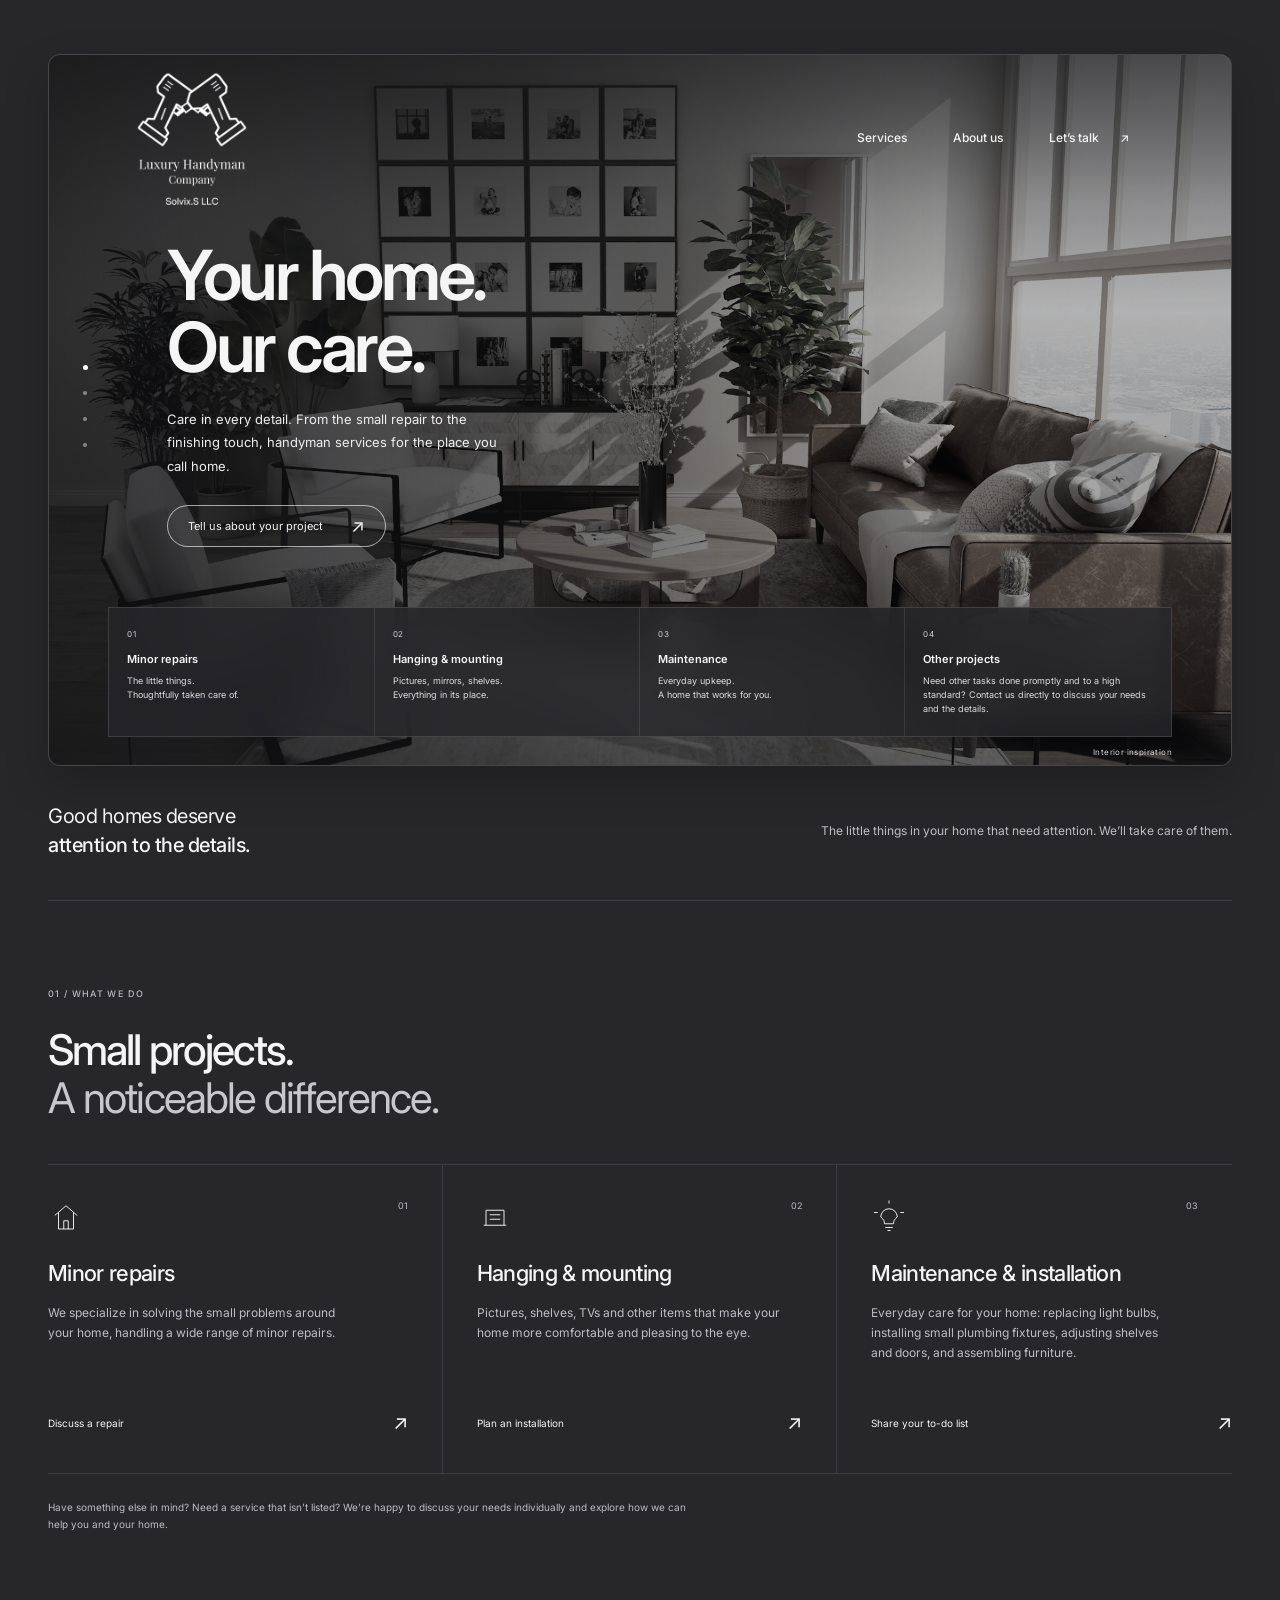
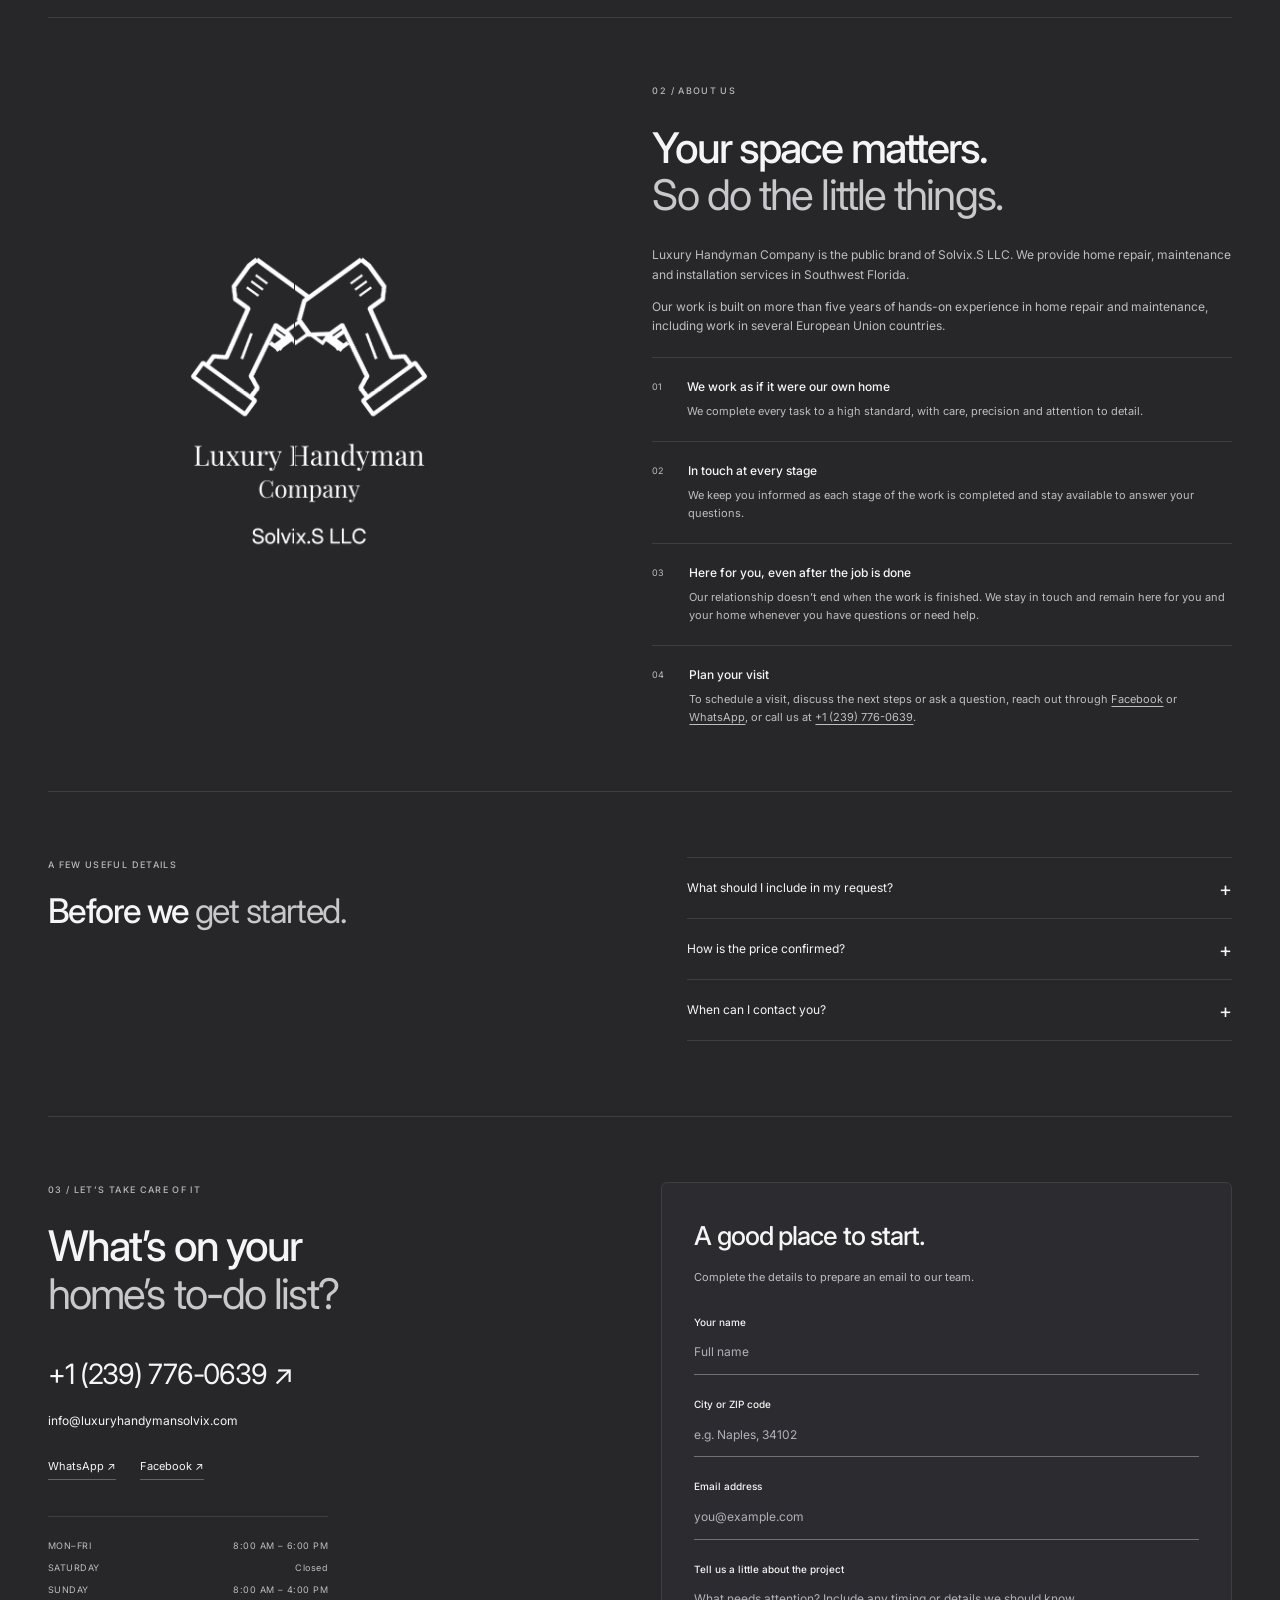
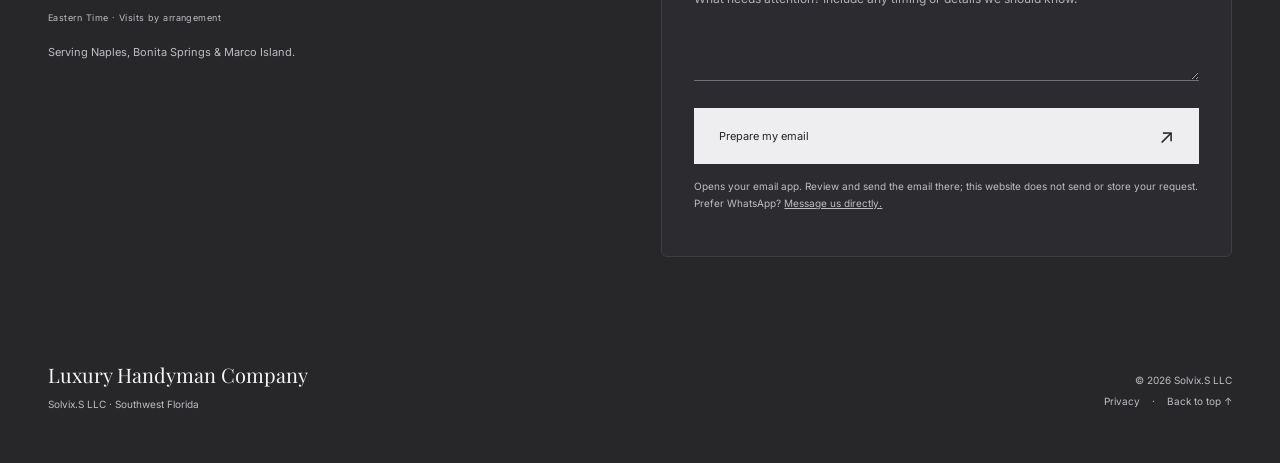
==== commit 3b402a93: "Add Facebook service cities below contact hours" ====
--- a/index.html
+++ b/index.html
@@ -9,7 +9,7 @@
 <meta property="og:type" content="website"><meta property="og:title" content="Luxury Handyman Company — Care in every detail."><meta property="og:description" content="Home repairs, maintenance and installation in Naples, Bonita Springs and Marco Island, Florida."><meta property="og:url" content="https://adshnii.github.io/Web-Luxury-Handyman-Company/"><meta property="og:image" content="https://adshnii.github.io/Web-Luxury-Handyman-Company/assets/logo-black.png">
 <link rel="preconnect" href="https://fonts.googleapis.com"><link rel="preconnect" href="https://fonts.gstatic.com" crossorigin>
 <link href="https://fonts.googleapis.com/css2?family=Inter:wght@400;500;600;700&family=Playfair+Display:wght@400;500&display=swap" rel="stylesheet">
-<link rel="stylesheet" href="styles.css?v=20261023-other-projects"><script src="script.js?v=20261023-simple-form" defer></script>
+<link rel="stylesheet" href="styles.css?v=20261023-contact-areas"><script src="script.js?v=20261023-simple-form" defer></script>
 <script type="application/ld+json">{"@context":"https://schema.org","@type":"HomeAndConstructionBusiness","name":"Luxury Handyman Company","legalName":"Solvix.S LLC","url":"https://adshnii.github.io/Web-Luxury-Handyman-Company/","image":"https://adshnii.github.io/Web-Luxury-Handyman-Company/assets/logo-black.png","telephone":"+12397760639","email":"info@luxuryhandymansolvix.com","areaServed":[{"@type":"City","name":"Naples, Florida"},{"@type":"City","name":"Bonita Springs, Florida"},{"@type":"City","name":"Marco Island, Florida"}],"sameAs":["https://www.facebook.com/profile.php?id=61591907013713"],"openingHoursSpecification":[{"@type":"OpeningHoursSpecification","dayOfWeek":["Monday","Tuesday","Wednesday","Thursday","Friday"],"opens":"08:00","closes":"18:00"},{"@type":"OpeningHoursSpecification","dayOfWeek":"Sunday","opens":"08:00","closes":"16:00"}]}</script>
 </head>
 <body class="site-home">
@@ -43,6 +43,6 @@
 </div><div class="service-note"><p>Have something else in mind? Need a service that isn’t listed? We’re happy to discuss your needs individually and explore how we can help you and your home.</p></div></section>
 <section class="about section" id="about"><div class="brand-panel"><img src="assets/logo-black.png" alt="Luxury Handyman Company — Solvix.S LLC, crossed impact drivers logo" width="1080" height="1080" loading="lazy"></div><div class="about-copy"><p class="eyebrow">02 / ABOUT US</p><h2>Your space matters.<br><em>So do the little things.</em></h2><p>Luxury Handyman Company is the public brand of Solvix.S LLC. We provide home repair, maintenance and installation services in Southwest Florida.</p><p>Our work is built on more than five years of hands-on experience in home repair and maintenance, including work in several European Union countries.</p><div class="approach-row"><span>01</span><div><h3>We work as if it were our own home</h3><p>We complete every task to a high standard, with care, precision and attention to detail.</p></div></div><div class="approach-row"><span>02</span><div><h3>In touch at every stage</h3><p>We keep you informed as each stage of the work is completed and stay available to answer your questions.</p></div></div><div class="approach-row"><span>03</span><div><h3>Here for you, even after the job is done</h3><p>Our relationship doesn’t end when the work is finished. We stay in touch and remain here for you and your home whenever you have questions or need help.</p></div></div><div class="approach-row"><span>04</span><div><h3>Plan your visit</h3><p>To schedule a visit, discuss the next steps or ask a question, reach out through <a href="https://www.facebook.com/profile.php?id=61591907013713">Facebook</a> or <a href="https://wa.me/12397760639">WhatsApp</a>, or call us at <a href="tel:+12397760639">+1 (239) 776-0639</a>.</p></div></div></div></section>
 <section class="faq section"><div><p class="eyebrow">A FEW USEFUL DETAILS</p><h2>Before we <em>get started.</em></h2></div><div><details><summary>What should I include in my request?</summary><p>Please include your location, the type and scope of work you need, and your preferred start date and time. Let us know the address where the work will take place.</p></details><details><summary>How is the price confirmed?</summary><p>The price depends on the scope of work and the estimated time needed to complete it. Our prices are fair and affordable. The client covers the cost of all materials used for the job. You don’t need to buy them yourself—we take care of purchasing them. When the work is complete, you receive an invoice showing the charges for labor and materials.</p></details><details><summary>When can I contact you?</summary><p>Contact us whenever it’s convenient for you—we’re available to our clients 24/7. Our working hours are Monday–Friday, 8:00 AM–6:00 PM, and Sunday, 8:00 AM–4:00 PM, Eastern Time. Saturday is our day off. Visits are arranged individually.</p></details></div></section>
-<section class="contact section" id="contact"><div class="contact-copy"><p class="eyebrow">03 / LET’S TAKE CARE OF IT</p><h2>What’s on your<br><em>home’s to-do list?</em></h2><a class="contact-phone" href="tel:+12397760639">+1 (239) 776-0639 ↗</a><a class="contact-email" href="mailto:info@luxuryhandymansolvix.com">info@luxuryhandymansolvix.com</a><div class="contact-links"><a href="https://wa.me/12397760639">WhatsApp ↗</a><a href="https://www.facebook.com/profile.php?id=61591907013713">Facebook ↗</a></div><div class="hours"><p>MON–FRI <span>8:00 AM – 6:00 PM</span></p><p>SATURDAY <span>Closed</span></p><p>SUNDAY <span>8:00 AM – 4:00 PM</span></p><small>Eastern Time · Visits by arrangement</small></div></div><form id="project-form"><h3>A good place to start.</h3><p class="form-intro">Complete the details to prepare an email to our team.</p><label>Your name<input name="name" autocomplete="name" maxlength="100" placeholder="Full name" required></label><label>City or ZIP code<input name="location" autocomplete="address-level2" maxlength="100" placeholder="e.g. Naples, 34102" required></label><label>Email address<input name="email" type="email" autocomplete="email" maxlength="150" placeholder="you@example.com" required></label><label>Tell us a little about the project<textarea name="message" rows="4" maxlength="1500" placeholder="What needs attention? Include any timing or details we should know." required></textarea></label><button class="button" type="submit">Prepare my email <span aria-hidden="true">↗</span></button><p class="form-note">Opens your email app. Review and send the email there; this website does not send or store your request. Prefer WhatsApp? <a href="https://wa.me/12397760639">Message us directly.</a></p><p id="form-status" role="status" aria-live="polite"></p><div id="email-fallback" hidden><label>Your prepared request<textarea id="prepared-request" rows="6" readonly></textarea></label><button class="copy-button" type="button" id="copy-request">Copy request</button><p class="form-note">If your email app did not open, copy this request and email it to info@luxuryhandymansolvix.com.</p></div></form></section>
+<section class="contact section" id="contact"><div class="contact-copy"><p class="eyebrow">03 / LET’S TAKE CARE OF IT</p><h2>What’s on your<br><em>home’s to-do list?</em></h2><a class="contact-phone" href="tel:+12397760639">+1 (239) 776-0639 ↗</a><a class="contact-email" href="mailto:info@luxuryhandymansolvix.com">info@luxuryhandymansolvix.com</a><div class="contact-links"><a href="https://wa.me/12397760639">WhatsApp ↗</a><a href="https://www.facebook.com/profile.php?id=61591907013713">Facebook ↗</a></div><div class="hours"><p>MON–FRI <span>8:00 AM – 6:00 PM</span></p><p>SATURDAY <span>Closed</span></p><p>SUNDAY <span>8:00 AM – 4:00 PM</span></p><small>Eastern Time · Visits by arrangement</small></div><p class="contact-areas">Serving Naples, Bonita Springs &amp; Marco Island.</p></div><form id="project-form"><h3>A good place to start.</h3><p class="form-intro">Complete the details to prepare an email to our team.</p><label>Your name<input name="name" autocomplete="name" maxlength="100" placeholder="Full name" required></label><label>City or ZIP code<input name="location" autocomplete="address-level2" maxlength="100" placeholder="e.g. Naples, 34102" required></label><label>Email address<input name="email" type="email" autocomplete="email" maxlength="150" placeholder="you@example.com" required></label><label>Tell us a little about the project<textarea name="message" rows="4" maxlength="1500" placeholder="What needs attention? Include any timing or details we should know." required></textarea></label><button class="button" type="submit">Prepare my email <span aria-hidden="true">↗</span></button><p class="form-note">Opens your email app. Review and send the email there; this website does not send or store your request. Prefer WhatsApp? <a href="https://wa.me/12397760639">Message us directly.</a></p><p id="form-status" role="status" aria-live="polite"></p><div id="email-fallback" hidden><label>Your prepared request<textarea id="prepared-request" rows="6" readonly></textarea></label><button class="copy-button" type="button" id="copy-request">Copy request</button><p class="form-note">If your email app did not open, copy this request and email it to info@luxuryhandymansolvix.com.</p></div></form></section>
 </main><footer><div><a class="footer-brand" href="#">Luxury Handyman Company</a><p>Solvix.S LLC · Southwest Florida</p></div><div><p>© <span id="year">2026</span> Solvix.S LLC</p><a href="privacy.html">Privacy</a><span class="footer-dot">·</span><a href="#main">Back to top ↑</a></div></footer>
 </body></html>
--- a/styles.css
+++ b/styles.css
@@ -10,3 +10,5 @@
 @media(prefers-reduced-motion:reduce){html{scroll-behavior:auto}*{transition:none!important}}
 
 .approach-row p a{text-decoration:underline;text-underline-offset:3px}.approach-row p a:hover{color:var(--ink)}
+
+.contact-copy>p.contact-areas{font-size:11px;margin:18px 0 0;line-height:1.6}
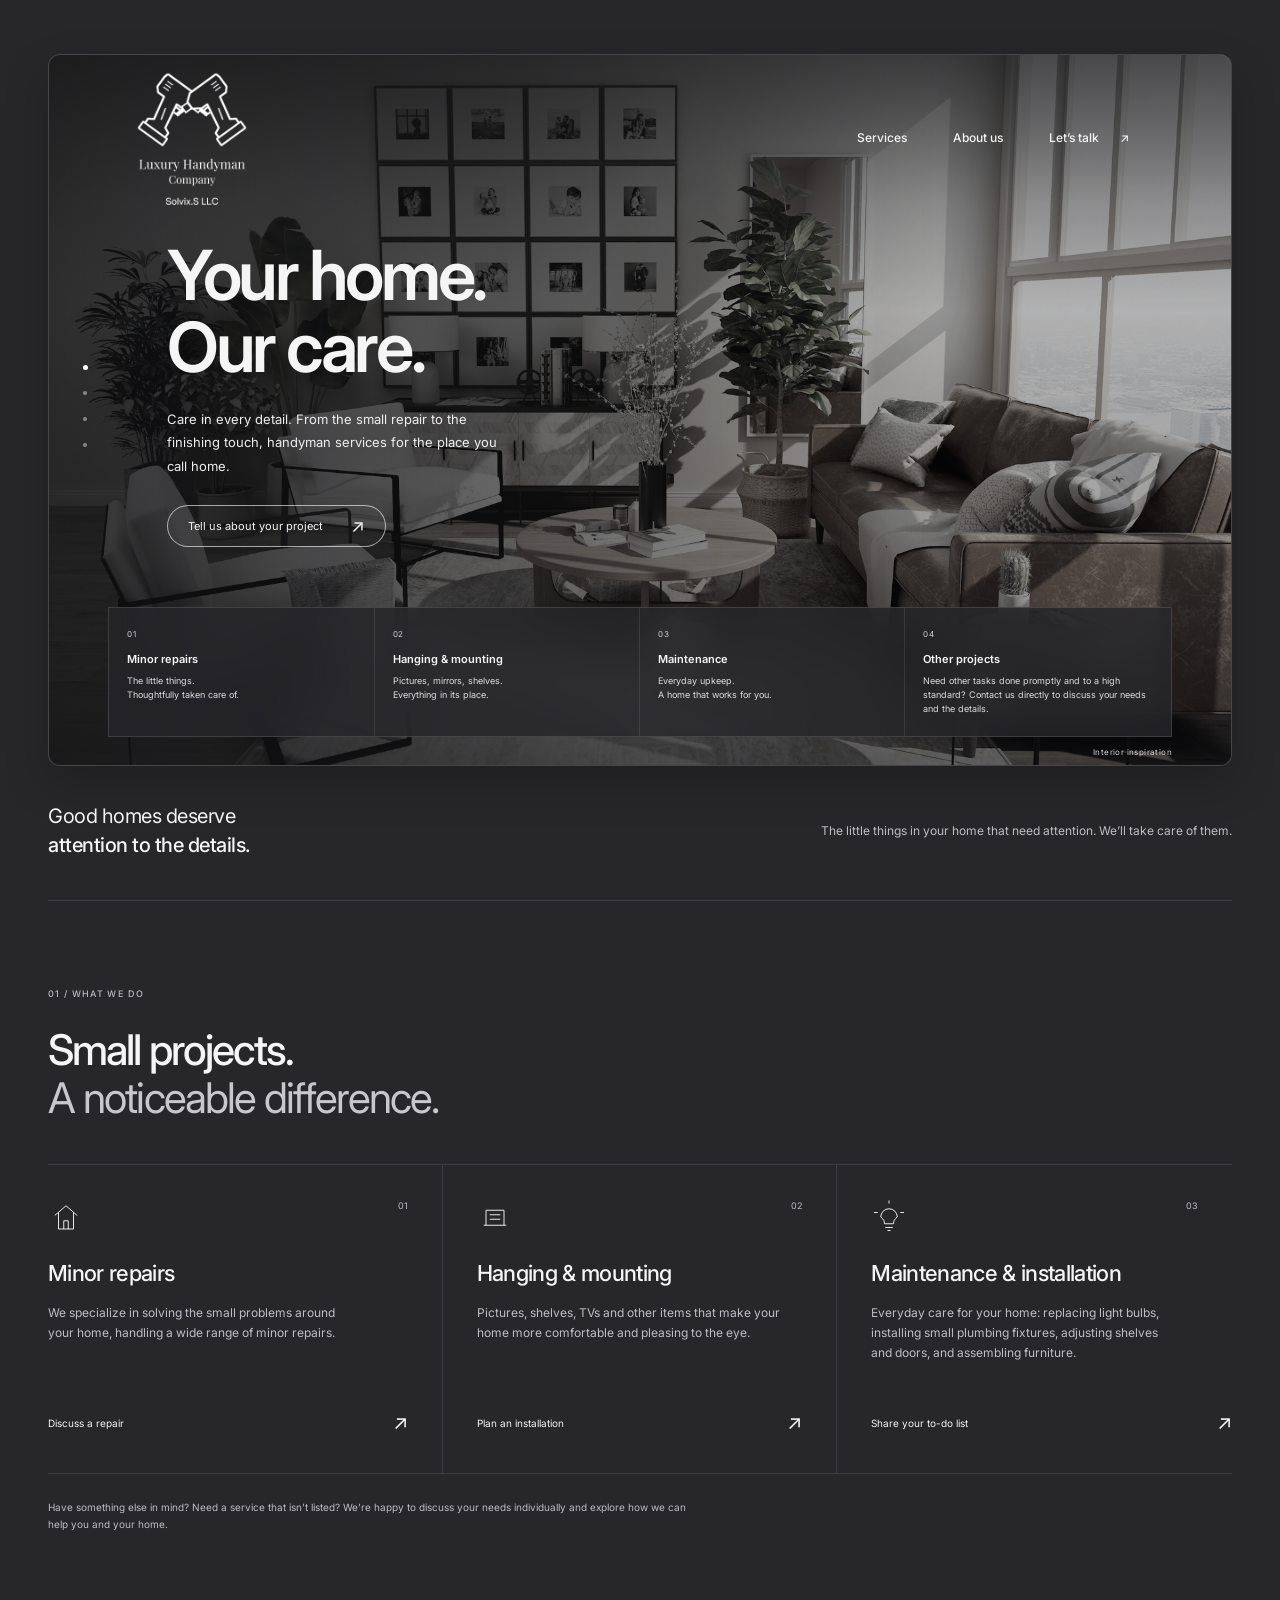
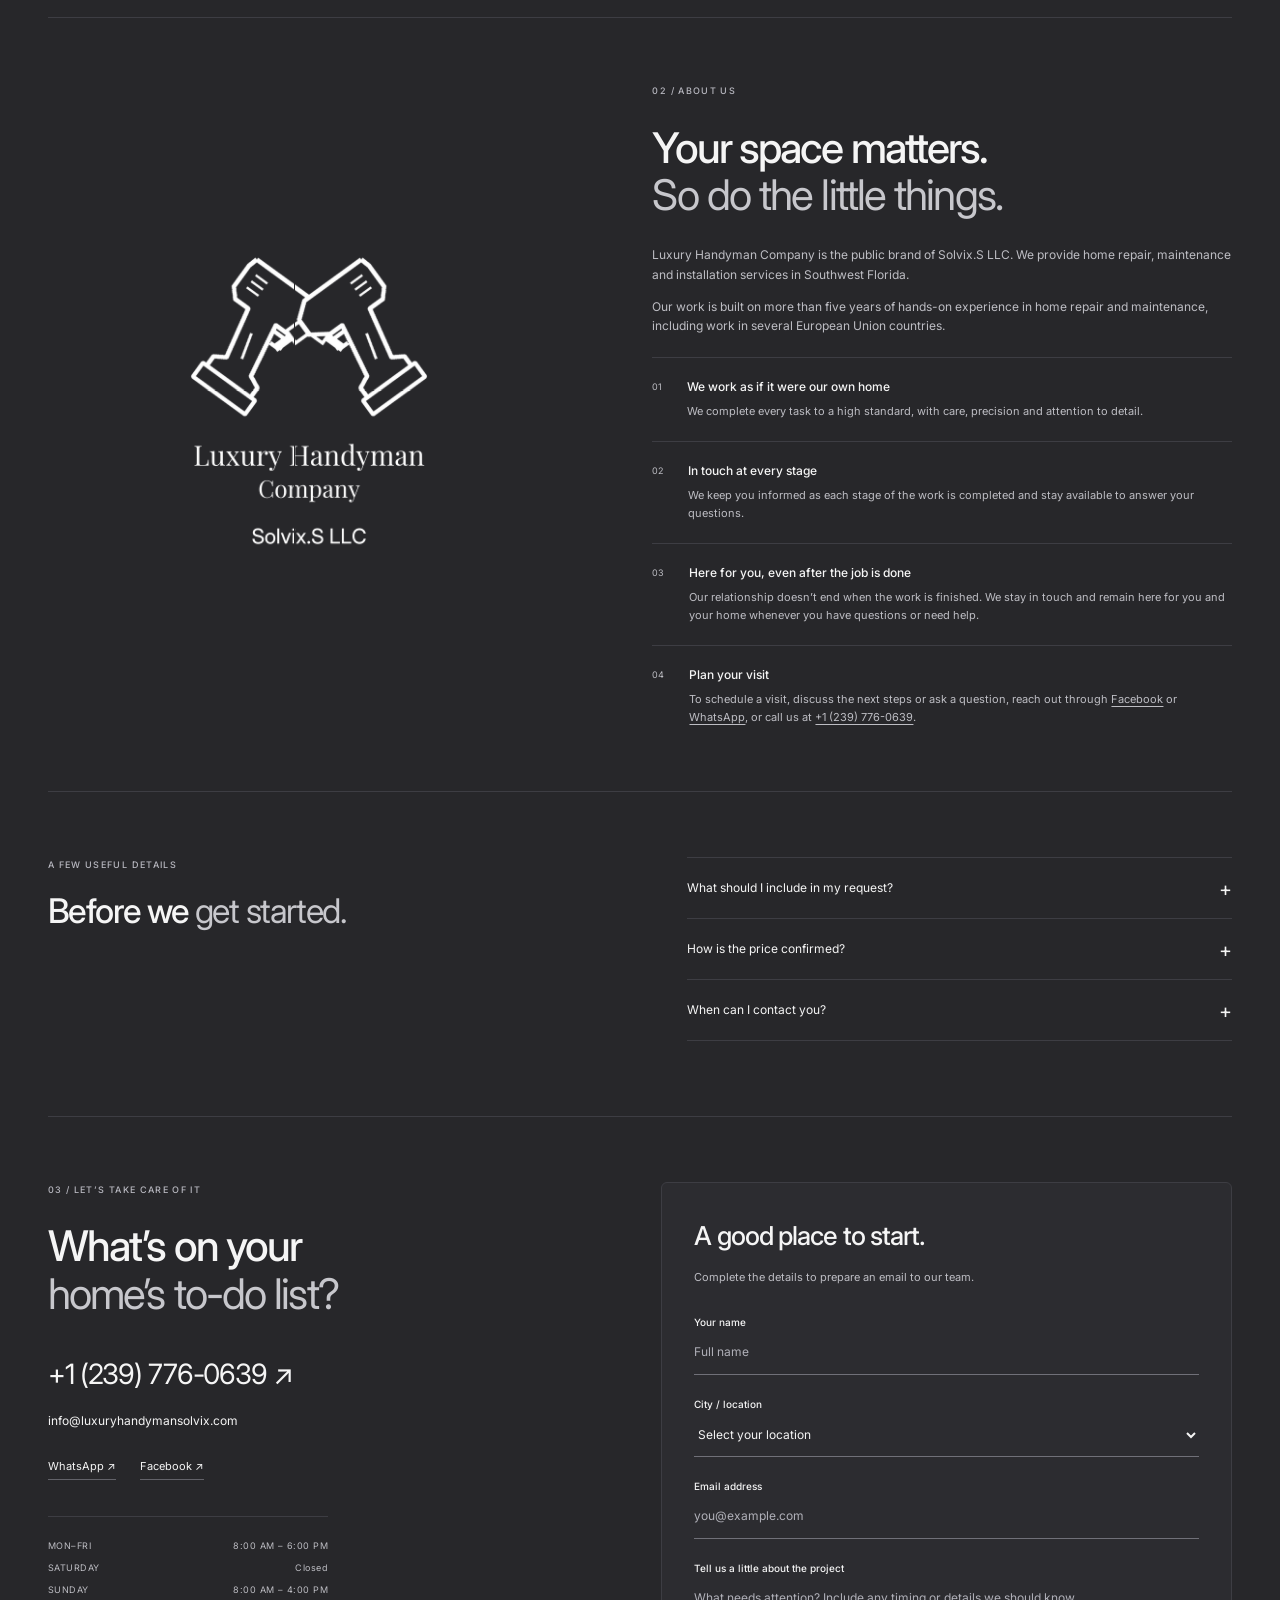
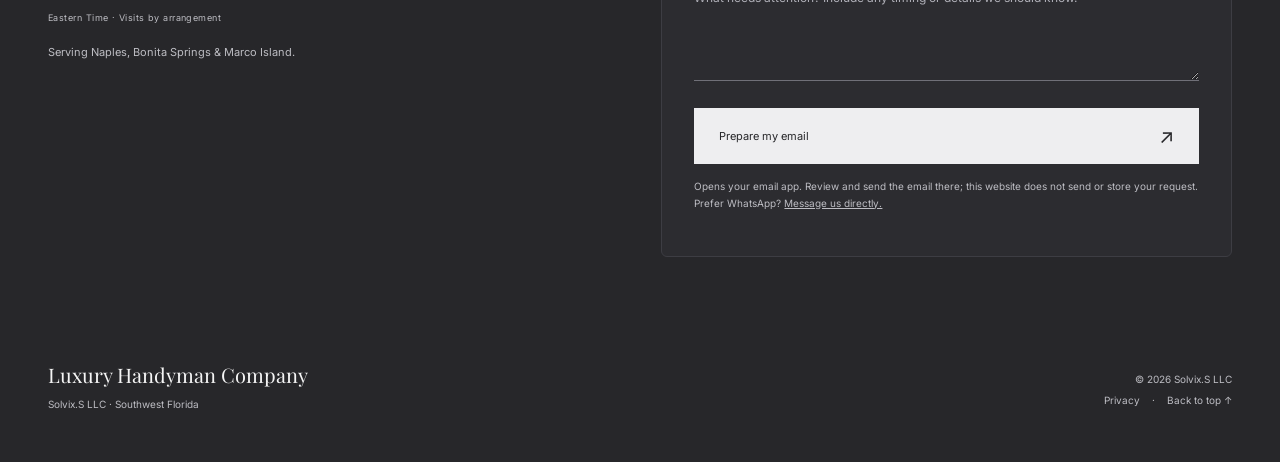
==== commit e0ec89d6: "Add service location selector with custom location option" ====
--- a/index.html
+++ b/index.html
@@ -9,7 +9,7 @@
 <meta property="og:type" content="website"><meta property="og:title" content="Luxury Handyman Company — Care in every detail."><meta property="og:description" content="Home repairs, maintenance and installation in Naples, Bonita Springs and Marco Island, Florida."><meta property="og:url" content="https://adshnii.github.io/Web-Luxury-Handyman-Company/"><meta property="og:image" content="https://adshnii.github.io/Web-Luxury-Handyman-Company/assets/logo-black.png">
 <link rel="preconnect" href="https://fonts.googleapis.com"><link rel="preconnect" href="https://fonts.gstatic.com" crossorigin>
 <link href="https://fonts.googleapis.com/css2?family=Inter:wght@400;500;600;700&family=Playfair+Display:wght@400;500&display=swap" rel="stylesheet">
-<link rel="stylesheet" href="styles.css?v=20261023-contact-areas"><script src="script.js?v=20261023-simple-form" defer></script>
+<link rel="stylesheet" href="styles.css?v=20261023-contact-areas"><script src="script.js?v=20261023-location-picker" defer></script>
 <script type="application/ld+json">{"@context":"https://schema.org","@type":"HomeAndConstructionBusiness","name":"Luxury Handyman Company","legalName":"Solvix.S LLC","url":"https://adshnii.github.io/Web-Luxury-Handyman-Company/","image":"https://adshnii.github.io/Web-Luxury-Handyman-Company/assets/logo-black.png","telephone":"+12397760639","email":"info@luxuryhandymansolvix.com","areaServed":[{"@type":"City","name":"Naples, Florida"},{"@type":"City","name":"Bonita Springs, Florida"},{"@type":"City","name":"Marco Island, Florida"}],"sameAs":["https://www.facebook.com/profile.php?id=61591907013713"],"openingHoursSpecification":[{"@type":"OpeningHoursSpecification","dayOfWeek":["Monday","Tuesday","Wednesday","Thursday","Friday"],"opens":"08:00","closes":"18:00"},{"@type":"OpeningHoursSpecification","dayOfWeek":"Sunday","opens":"08:00","closes":"16:00"}]}</script>
 </head>
 <body class="site-home">
@@ -43,6 +43,6 @@
 </div><div class="service-note"><p>Have something else in mind? Need a service that isn’t listed? We’re happy to discuss your needs individually and explore how we can help you and your home.</p></div></section>
 <section class="about section" id="about"><div class="brand-panel"><img src="assets/logo-black.png" alt="Luxury Handyman Company — Solvix.S LLC, crossed impact drivers logo" width="1080" height="1080" loading="lazy"></div><div class="about-copy"><p class="eyebrow">02 / ABOUT US</p><h2>Your space matters.<br><em>So do the little things.</em></h2><p>Luxury Handyman Company is the public brand of Solvix.S LLC. We provide home repair, maintenance and installation services in Southwest Florida.</p><p>Our work is built on more than five years of hands-on experience in home repair and maintenance, including work in several European Union countries.</p><div class="approach-row"><span>01</span><div><h3>We work as if it were our own home</h3><p>We complete every task to a high standard, with care, precision and attention to detail.</p></div></div><div class="approach-row"><span>02</span><div><h3>In touch at every stage</h3><p>We keep you informed as each stage of the work is completed and stay available to answer your questions.</p></div></div><div class="approach-row"><span>03</span><div><h3>Here for you, even after the job is done</h3><p>Our relationship doesn’t end when the work is finished. We stay in touch and remain here for you and your home whenever you have questions or need help.</p></div></div><div class="approach-row"><span>04</span><div><h3>Plan your visit</h3><p>To schedule a visit, discuss the next steps or ask a question, reach out through <a href="https://www.facebook.com/profile.php?id=61591907013713">Facebook</a> or <a href="https://wa.me/12397760639">WhatsApp</a>, or call us at <a href="tel:+12397760639">+1 (239) 776-0639</a>.</p></div></div></div></section>
 <section class="faq section"><div><p class="eyebrow">A FEW USEFUL DETAILS</p><h2>Before we <em>get started.</em></h2></div><div><details><summary>What should I include in my request?</summary><p>Please include your location, the type and scope of work you need, and your preferred start date and time. Let us know the address where the work will take place.</p></details><details><summary>How is the price confirmed?</summary><p>The price depends on the scope of work and the estimated time needed to complete it. Our prices are fair and affordable. The client covers the cost of all materials used for the job. You don’t need to buy them yourself—we take care of purchasing them. When the work is complete, you receive an invoice showing the charges for labor and materials.</p></details><details><summary>When can I contact you?</summary><p>Contact us whenever it’s convenient for you—we’re available to our clients 24/7. Our working hours are Monday–Friday, 8:00 AM–6:00 PM, and Sunday, 8:00 AM–4:00 PM, Eastern Time. Saturday is our day off. Visits are arranged individually.</p></details></div></section>
-<section class="contact section" id="contact"><div class="contact-copy"><p class="eyebrow">03 / LET’S TAKE CARE OF IT</p><h2>What’s on your<br><em>home’s to-do list?</em></h2><a class="contact-phone" href="tel:+12397760639">+1 (239) 776-0639 ↗</a><a class="contact-email" href="mailto:info@luxuryhandymansolvix.com">info@luxuryhandymansolvix.com</a><div class="contact-links"><a href="https://wa.me/12397760639">WhatsApp ↗</a><a href="https://www.facebook.com/profile.php?id=61591907013713">Facebook ↗</a></div><div class="hours"><p>MON–FRI <span>8:00 AM – 6:00 PM</span></p><p>SATURDAY <span>Closed</span></p><p>SUNDAY <span>8:00 AM – 4:00 PM</span></p><small>Eastern Time · Visits by arrangement</small></div><p class="contact-areas">Serving Naples, Bonita Springs &amp; Marco Island.</p></div><form id="project-form"><h3>A good place to start.</h3><p class="form-intro">Complete the details to prepare an email to our team.</p><label>Your name<input name="name" autocomplete="name" maxlength="100" placeholder="Full name" required></label><label>City or ZIP code<input name="location" autocomplete="address-level2" maxlength="100" placeholder="e.g. Naples, 34102" required></label><label>Email address<input name="email" type="email" autocomplete="email" maxlength="150" placeholder="you@example.com" required></label><label>Tell us a little about the project<textarea name="message" rows="4" maxlength="1500" placeholder="What needs attention? Include any timing or details we should know." required></textarea></label><button class="button" type="submit">Prepare my email <span aria-hidden="true">↗</span></button><p class="form-note">Opens your email app. Review and send the email there; this website does not send or store your request. Prefer WhatsApp? <a href="https://wa.me/12397760639">Message us directly.</a></p><p id="form-status" role="status" aria-live="polite"></p><div id="email-fallback" hidden><label>Your prepared request<textarea id="prepared-request" rows="6" readonly></textarea></label><button class="copy-button" type="button" id="copy-request">Copy request</button><p class="form-note">If your email app did not open, copy this request and email it to info@luxuryhandymansolvix.com.</p></div></form></section>
+<section class="contact section" id="contact"><div class="contact-copy"><p class="eyebrow">03 / LET’S TAKE CARE OF IT</p><h2>What’s on your<br><em>home’s to-do list?</em></h2><a class="contact-phone" href="tel:+12397760639">+1 (239) 776-0639 ↗</a><a class="contact-email" href="mailto:info@luxuryhandymansolvix.com">info@luxuryhandymansolvix.com</a><div class="contact-links"><a href="https://wa.me/12397760639">WhatsApp ↗</a><a href="https://www.facebook.com/profile.php?id=61591907013713">Facebook ↗</a></div><div class="hours"><p>MON–FRI <span>8:00 AM – 6:00 PM</span></p><p>SATURDAY <span>Closed</span></p><p>SUNDAY <span>8:00 AM – 4:00 PM</span></p><small>Eastern Time · Visits by arrangement</small></div><p class="contact-areas">Serving Naples, Bonita Springs &amp; Marco Island.</p></div><form id="project-form"><h3>A good place to start.</h3><p class="form-intro">Complete the details to prepare an email to our team.</p><label>Your name<input name="name" autocomplete="name" maxlength="100" placeholder="Full name" required></label><label>City / location<select name="location" id="location" required><option value="" disabled selected>Select your location</option><option value="Naples">Naples</option><option value="Bonita Springs">Bonita Springs</option><option value="Marco Island">Marco Island</option><option value="other">Other location</option></select></label><div id="other-location-field" hidden><label>Your location<input name="other_location" id="other-location" autocomplete="address-level2" maxlength="150" placeholder="Enter your city, area or ZIP code" pattern=".*\S.*" disabled></label></div><label>Email address<input name="email" type="email" autocomplete="email" maxlength="150" placeholder="you@example.com" required></label><label>Tell us a little about the project<textarea name="message" rows="4" maxlength="1500" placeholder="What needs attention? Include any timing or details we should know." required></textarea></label><button class="button" type="submit">Prepare my email <span aria-hidden="true">↗</span></button><p class="form-note">Opens your email app. Review and send the email there; this website does not send or store your request. Prefer WhatsApp? <a href="https://wa.me/12397760639">Message us directly.</a></p><p id="form-status" role="status" aria-live="polite"></p><div id="email-fallback" hidden><label>Your prepared request<textarea id="prepared-request" rows="6" readonly></textarea></label><button class="copy-button" type="button" id="copy-request">Copy request</button><p class="form-note">If your email app did not open, copy this request and email it to info@luxuryhandymansolvix.com.</p></div></form></section>
 </main><footer><div><a class="footer-brand" href="#">Luxury Handyman Company</a><p>Solvix.S LLC · Southwest Florida</p></div><div><p>© <span id="year">2026</span> Solvix.S LLC</p><a href="privacy.html">Privacy</a><span class="footer-dot">·</span><a href="#main">Back to top ↑</a></div></footer>
 </body></html>
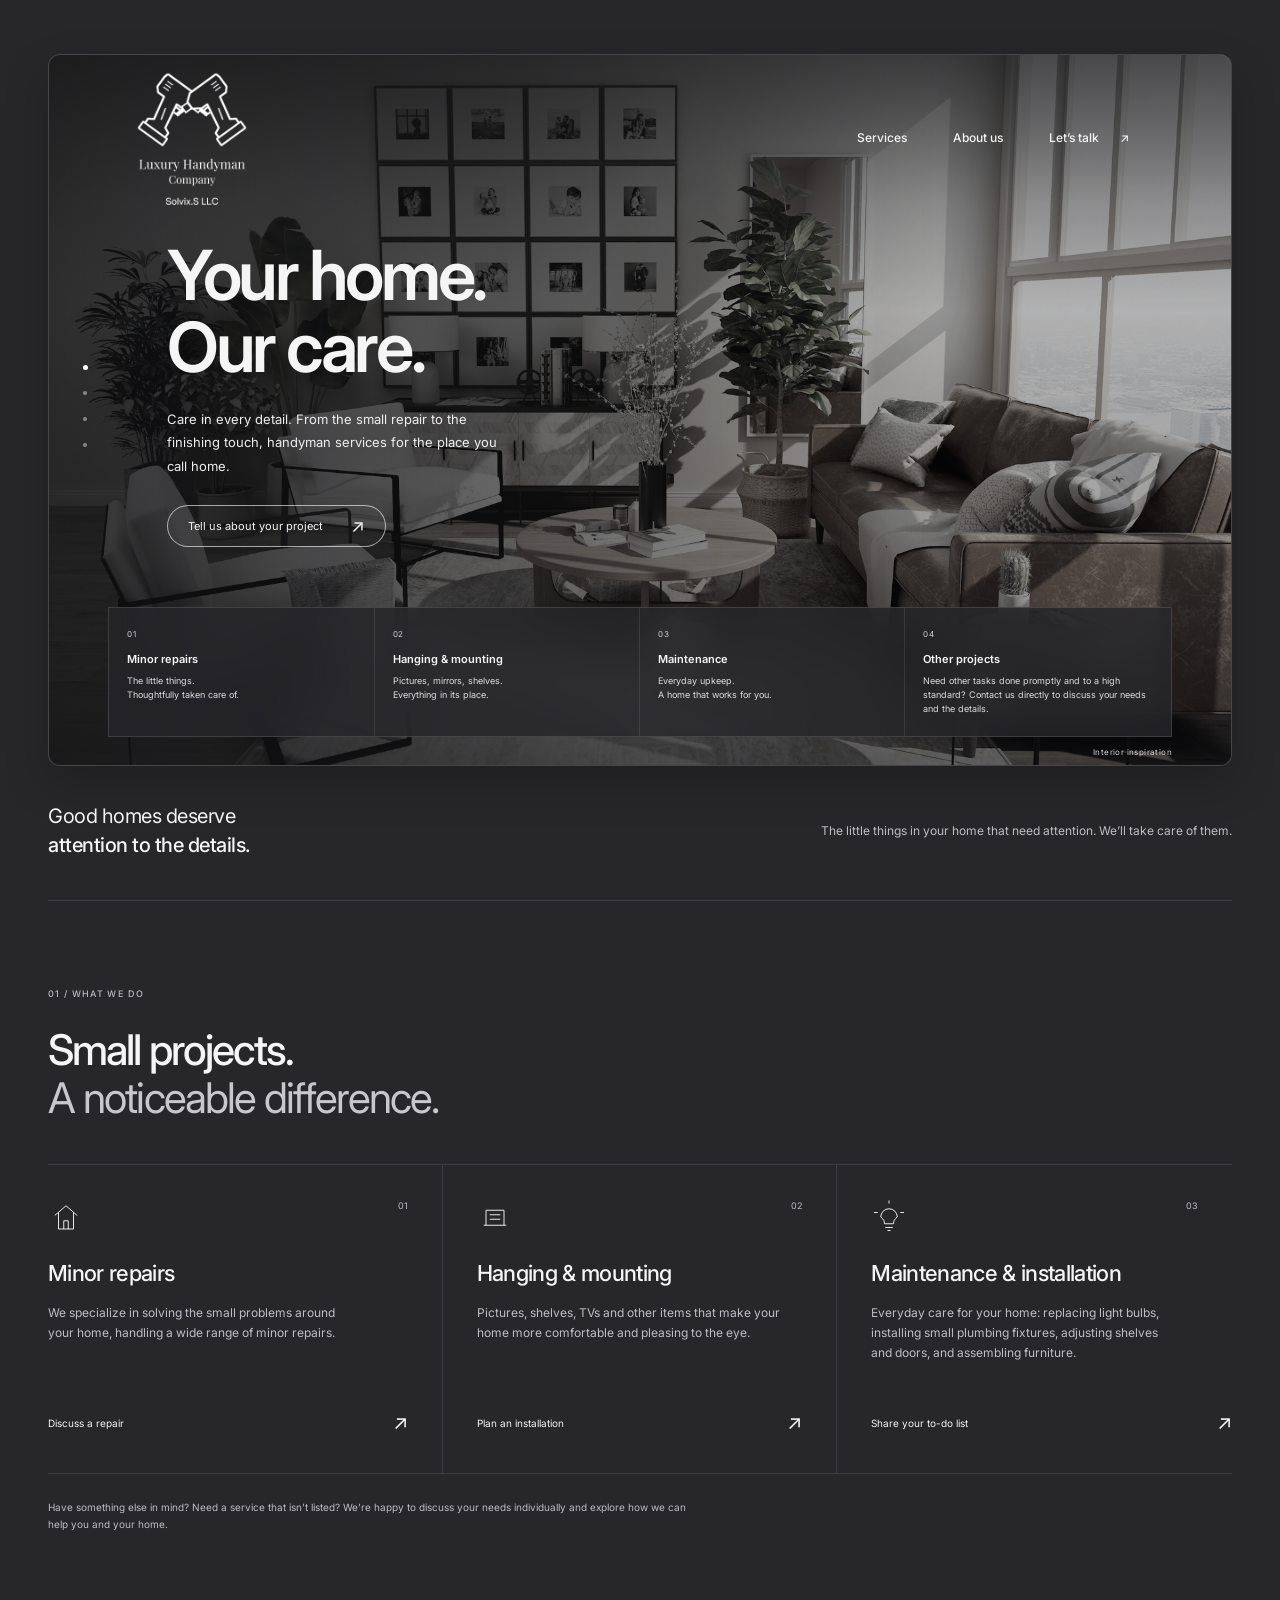
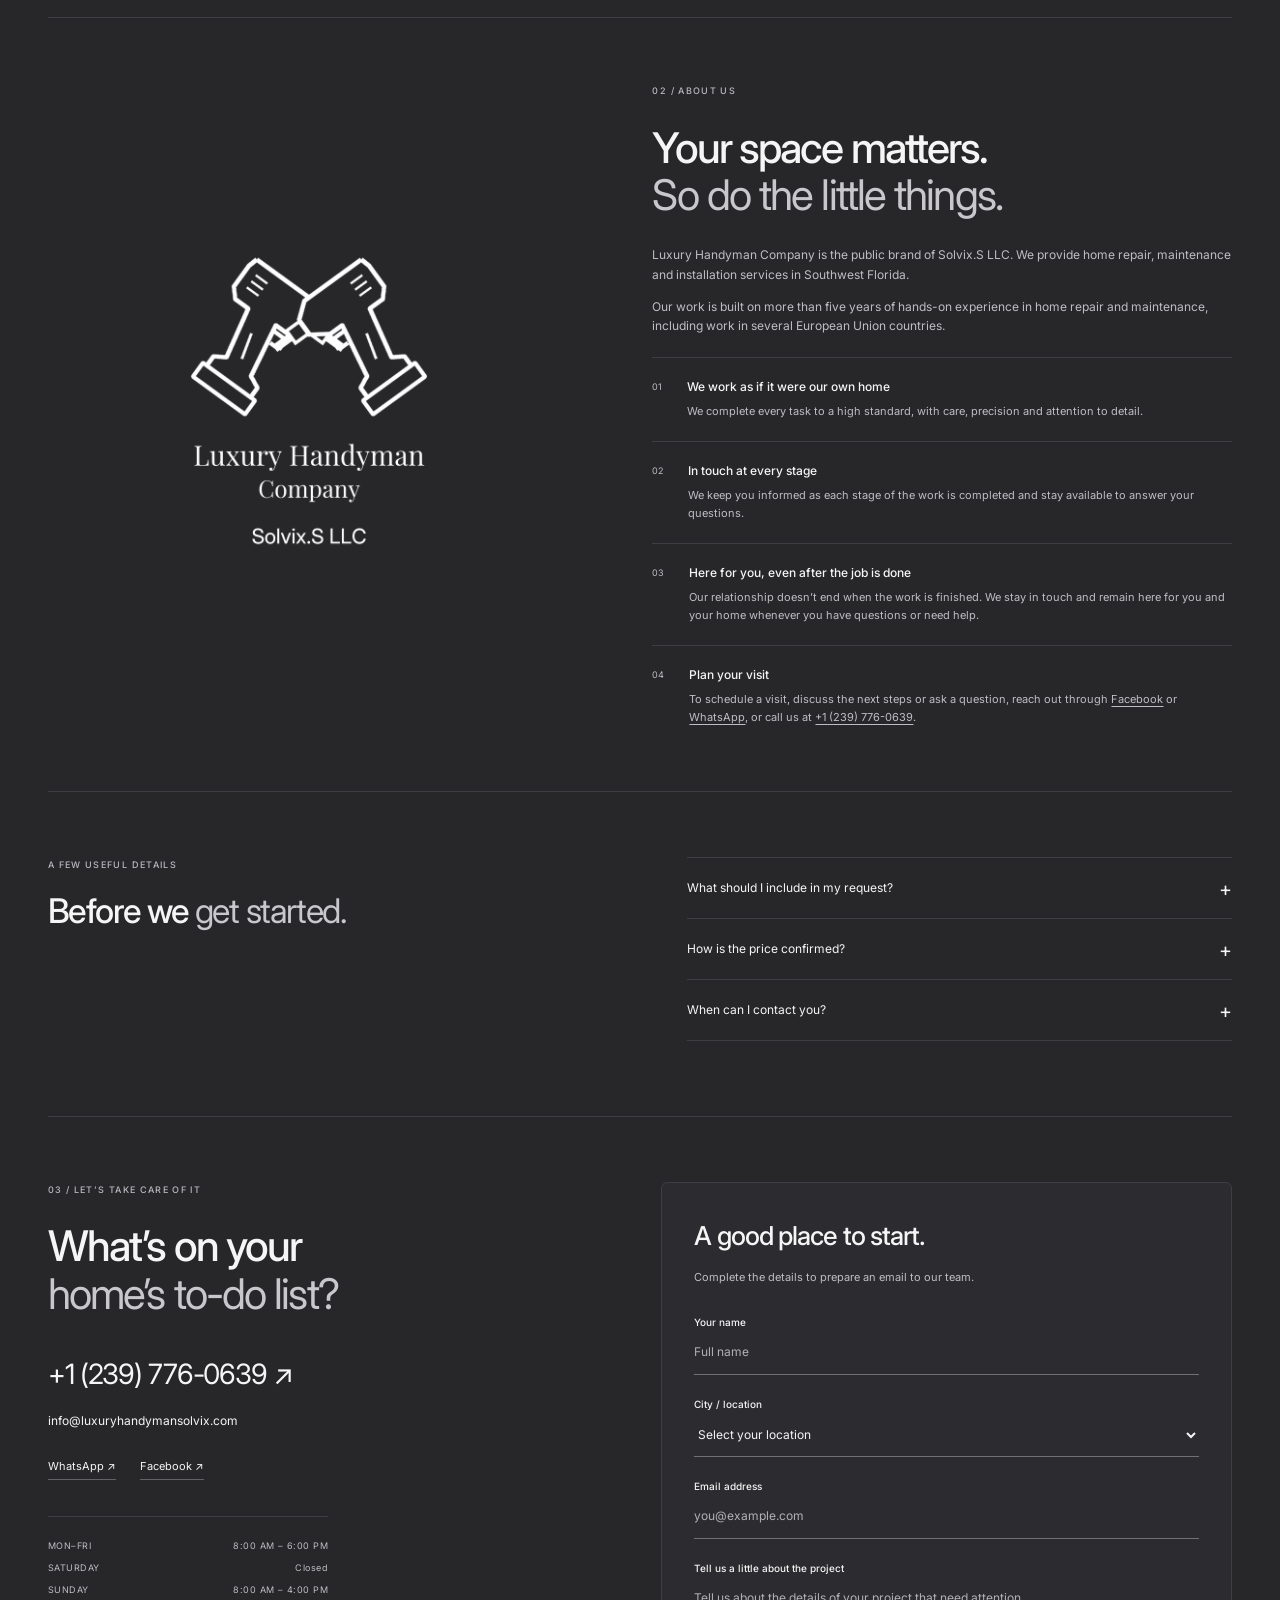
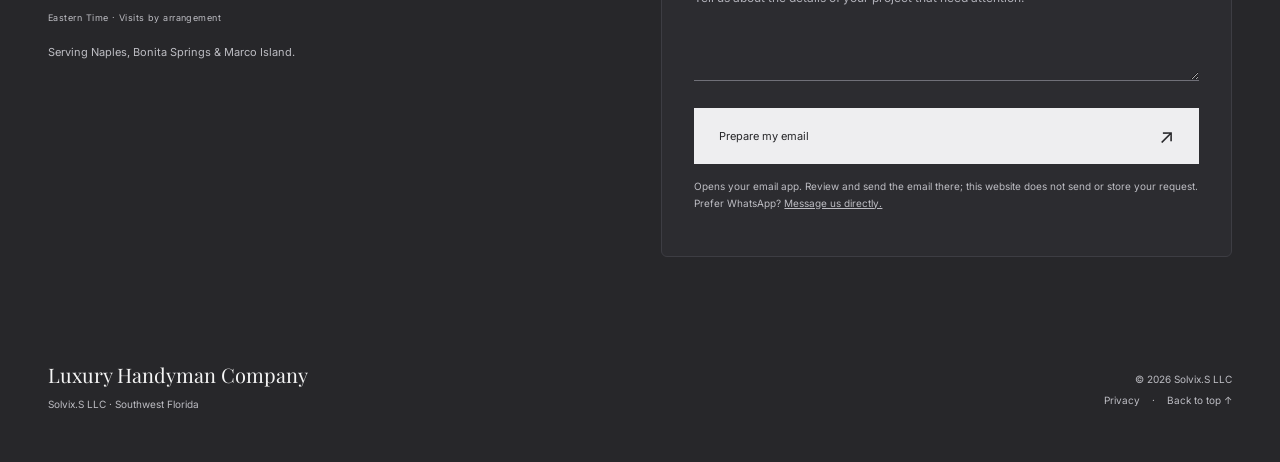
==== commit f604481a: "Update project details placeholder" ====
--- a/index.html
+++ b/index.html
@@ -43,6 +43,6 @@
 </div><div class="service-note"><p>Have something else in mind? Need a service that isn’t listed? We’re happy to discuss your needs individually and explore how we can help you and your home.</p></div></section>
 <section class="about section" id="about"><div class="brand-panel"><img src="assets/logo-black.png" alt="Luxury Handyman Company — Solvix.S LLC, crossed impact drivers logo" width="1080" height="1080" loading="lazy"></div><div class="about-copy"><p class="eyebrow">02 / ABOUT US</p><h2>Your space matters.<br><em>So do the little things.</em></h2><p>Luxury Handyman Company is the public brand of Solvix.S LLC. We provide home repair, maintenance and installation services in Southwest Florida.</p><p>Our work is built on more than five years of hands-on experience in home repair and maintenance, including work in several European Union countries.</p><div class="approach-row"><span>01</span><div><h3>We work as if it were our own home</h3><p>We complete every task to a high standard, with care, precision and attention to detail.</p></div></div><div class="approach-row"><span>02</span><div><h3>In touch at every stage</h3><p>We keep you informed as each stage of the work is completed and stay available to answer your questions.</p></div></div><div class="approach-row"><span>03</span><div><h3>Here for you, even after the job is done</h3><p>Our relationship doesn’t end when the work is finished. We stay in touch and remain here for you and your home whenever you have questions or need help.</p></div></div><div class="approach-row"><span>04</span><div><h3>Plan your visit</h3><p>To schedule a visit, discuss the next steps or ask a question, reach out through <a href="https://www.facebook.com/profile.php?id=61591907013713">Facebook</a> or <a href="https://wa.me/12397760639">WhatsApp</a>, or call us at <a href="tel:+12397760639">+1 (239) 776-0639</a>.</p></div></div></div></section>
 <section class="faq section"><div><p class="eyebrow">A FEW USEFUL DETAILS</p><h2>Before we <em>get started.</em></h2></div><div><details><summary>What should I include in my request?</summary><p>Please include your location, the type and scope of work you need, and your preferred start date and time. Let us know the address where the work will take place.</p></details><details><summary>How is the price confirmed?</summary><p>The price depends on the scope of work and the estimated time needed to complete it. Our prices are fair and affordable. The client covers the cost of all materials used for the job. You don’t need to buy them yourself—we take care of purchasing them. When the work is complete, you receive an invoice showing the charges for labor and materials.</p></details><details><summary>When can I contact you?</summary><p>Contact us whenever it’s convenient for you—we’re available to our clients 24/7. Our working hours are Monday–Friday, 8:00 AM–6:00 PM, and Sunday, 8:00 AM–4:00 PM, Eastern Time. Saturday is our day off. Visits are arranged individually.</p></details></div></section>
-<section class="contact section" id="contact"><div class="contact-copy"><p class="eyebrow">03 / LET’S TAKE CARE OF IT</p><h2>What’s on your<br><em>home’s to-do list?</em></h2><a class="contact-phone" href="tel:+12397760639">+1 (239) 776-0639 ↗</a><a class="contact-email" href="mailto:info@luxuryhandymansolvix.com">info@luxuryhandymansolvix.com</a><div class="contact-links"><a href="https://wa.me/12397760639">WhatsApp ↗</a><a href="https://www.facebook.com/profile.php?id=61591907013713">Facebook ↗</a></div><div class="hours"><p>MON–FRI <span>8:00 AM – 6:00 PM</span></p><p>SATURDAY <span>Closed</span></p><p>SUNDAY <span>8:00 AM – 4:00 PM</span></p><small>Eastern Time · Visits by arrangement</small></div><p class="contact-areas">Serving Naples, Bonita Springs &amp; Marco Island.</p></div><form id="project-form"><h3>A good place to start.</h3><p class="form-intro">Complete the details to prepare an email to our team.</p><label>Your name<input name="name" autocomplete="name" maxlength="100" placeholder="Full name" required></label><label>City / location<select name="location" id="location" required><option value="" disabled selected>Select your location</option><option value="Naples">Naples</option><option value="Bonita Springs">Bonita Springs</option><option value="Marco Island">Marco Island</option><option value="other">Other location</option></select></label><div id="other-location-field" hidden><label>Your location<input name="other_location" id="other-location" autocomplete="address-level2" maxlength="150" placeholder="Enter your city, area or ZIP code" pattern=".*\S.*" disabled></label></div><label>Email address<input name="email" type="email" autocomplete="email" maxlength="150" placeholder="you@example.com" required></label><label>Tell us a little about the project<textarea name="message" rows="4" maxlength="1500" placeholder="What needs attention? Include any timing or details we should know." required></textarea></label><button class="button" type="submit">Prepare my email <span aria-hidden="true">↗</span></button><p class="form-note">Opens your email app. Review and send the email there; this website does not send or store your request. Prefer WhatsApp? <a href="https://wa.me/12397760639">Message us directly.</a></p><p id="form-status" role="status" aria-live="polite"></p><div id="email-fallback" hidden><label>Your prepared request<textarea id="prepared-request" rows="6" readonly></textarea></label><button class="copy-button" type="button" id="copy-request">Copy request</button><p class="form-note">If your email app did not open, copy this request and email it to info@luxuryhandymansolvix.com.</p></div></form></section>
+<section class="contact section" id="contact"><div class="contact-copy"><p class="eyebrow">03 / LET’S TAKE CARE OF IT</p><h2>What’s on your<br><em>home’s to-do list?</em></h2><a class="contact-phone" href="tel:+12397760639">+1 (239) 776-0639 ↗</a><a class="contact-email" href="mailto:info@luxuryhandymansolvix.com">info@luxuryhandymansolvix.com</a><div class="contact-links"><a href="https://wa.me/12397760639">WhatsApp ↗</a><a href="https://www.facebook.com/profile.php?id=61591907013713">Facebook ↗</a></div><div class="hours"><p>MON–FRI <span>8:00 AM – 6:00 PM</span></p><p>SATURDAY <span>Closed</span></p><p>SUNDAY <span>8:00 AM – 4:00 PM</span></p><small>Eastern Time · Visits by arrangement</small></div><p class="contact-areas">Serving Naples, Bonita Springs &amp; Marco Island.</p></div><form id="project-form"><h3>A good place to start.</h3><p class="form-intro">Complete the details to prepare an email to our team.</p><label>Your name<input name="name" autocomplete="name" maxlength="100" placeholder="Full name" required></label><label>City / location<select name="location" id="location" required><option value="" disabled selected>Select your location</option><option value="Naples">Naples</option><option value="Bonita Springs">Bonita Springs</option><option value="Marco Island">Marco Island</option><option value="other">Other location</option></select></label><div id="other-location-field" hidden><label>Your location<input name="other_location" id="other-location" autocomplete="address-level2" maxlength="150" placeholder="Enter your city, area or ZIP code" pattern=".*\S.*" disabled></label></div><label>Email address<input name="email" type="email" autocomplete="email" maxlength="150" placeholder="you@example.com" required></label><label>Tell us a little about the project<textarea name="message" rows="4" maxlength="1500" placeholder="Tell us about the details of your project that need attention." required></textarea></label><button class="button" type="submit">Prepare my email <span aria-hidden="true">↗</span></button><p class="form-note">Opens your email app. Review and send the email there; this website does not send or store your request. Prefer WhatsApp? <a href="https://wa.me/12397760639">Message us directly.</a></p><p id="form-status" role="status" aria-live="polite"></p><div id="email-fallback" hidden><label>Your prepared request<textarea id="prepared-request" rows="6" readonly></textarea></label><button class="copy-button" type="button" id="copy-request">Copy request</button><p class="form-note">If your email app did not open, copy this request and email it to info@luxuryhandymansolvix.com.</p></div></form></section>
 </main><footer><div><a class="footer-brand" href="#">Luxury Handyman Company</a><p>Solvix.S LLC · Southwest Florida</p></div><div><p>© <span id="year">2026</span> Solvix.S LLC</p><a href="privacy.html">Privacy</a><span class="footer-dot">·</span><a href="#main">Back to top ↑</a></div></footer>
 </body></html>
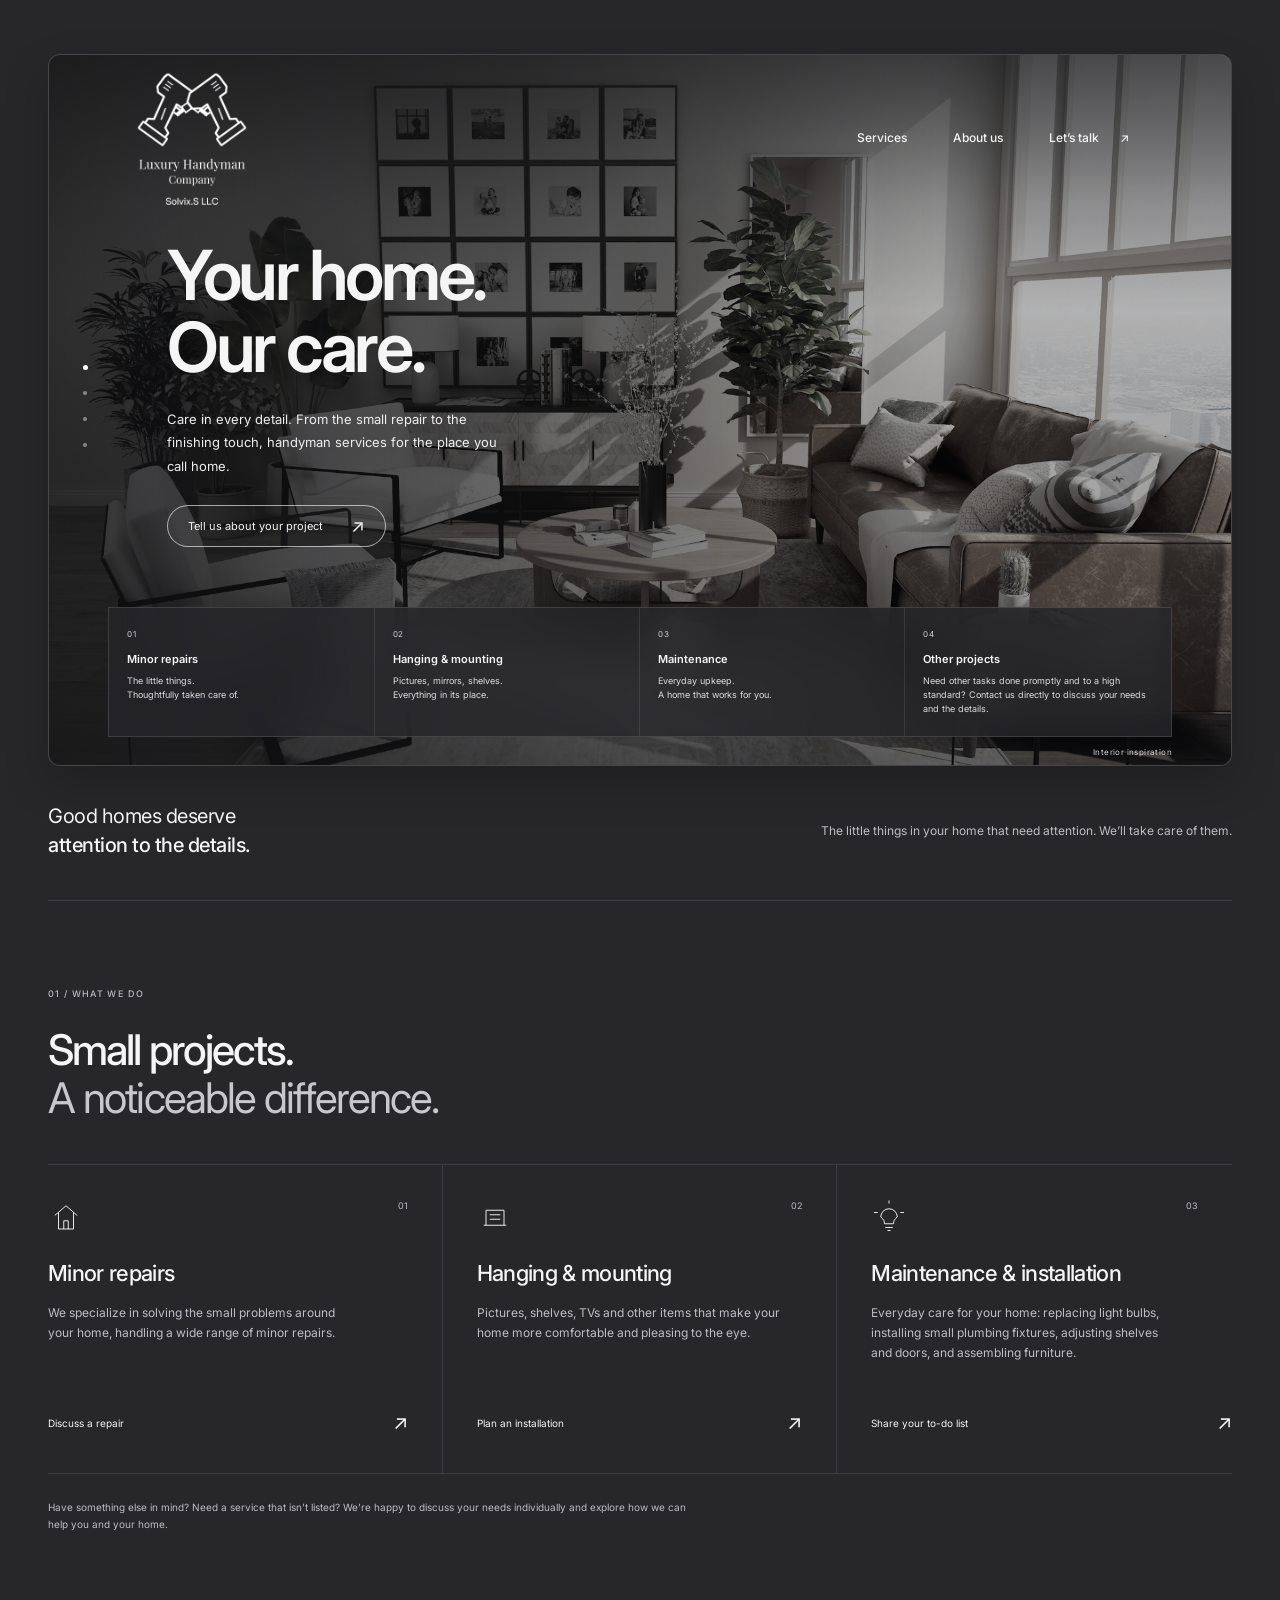
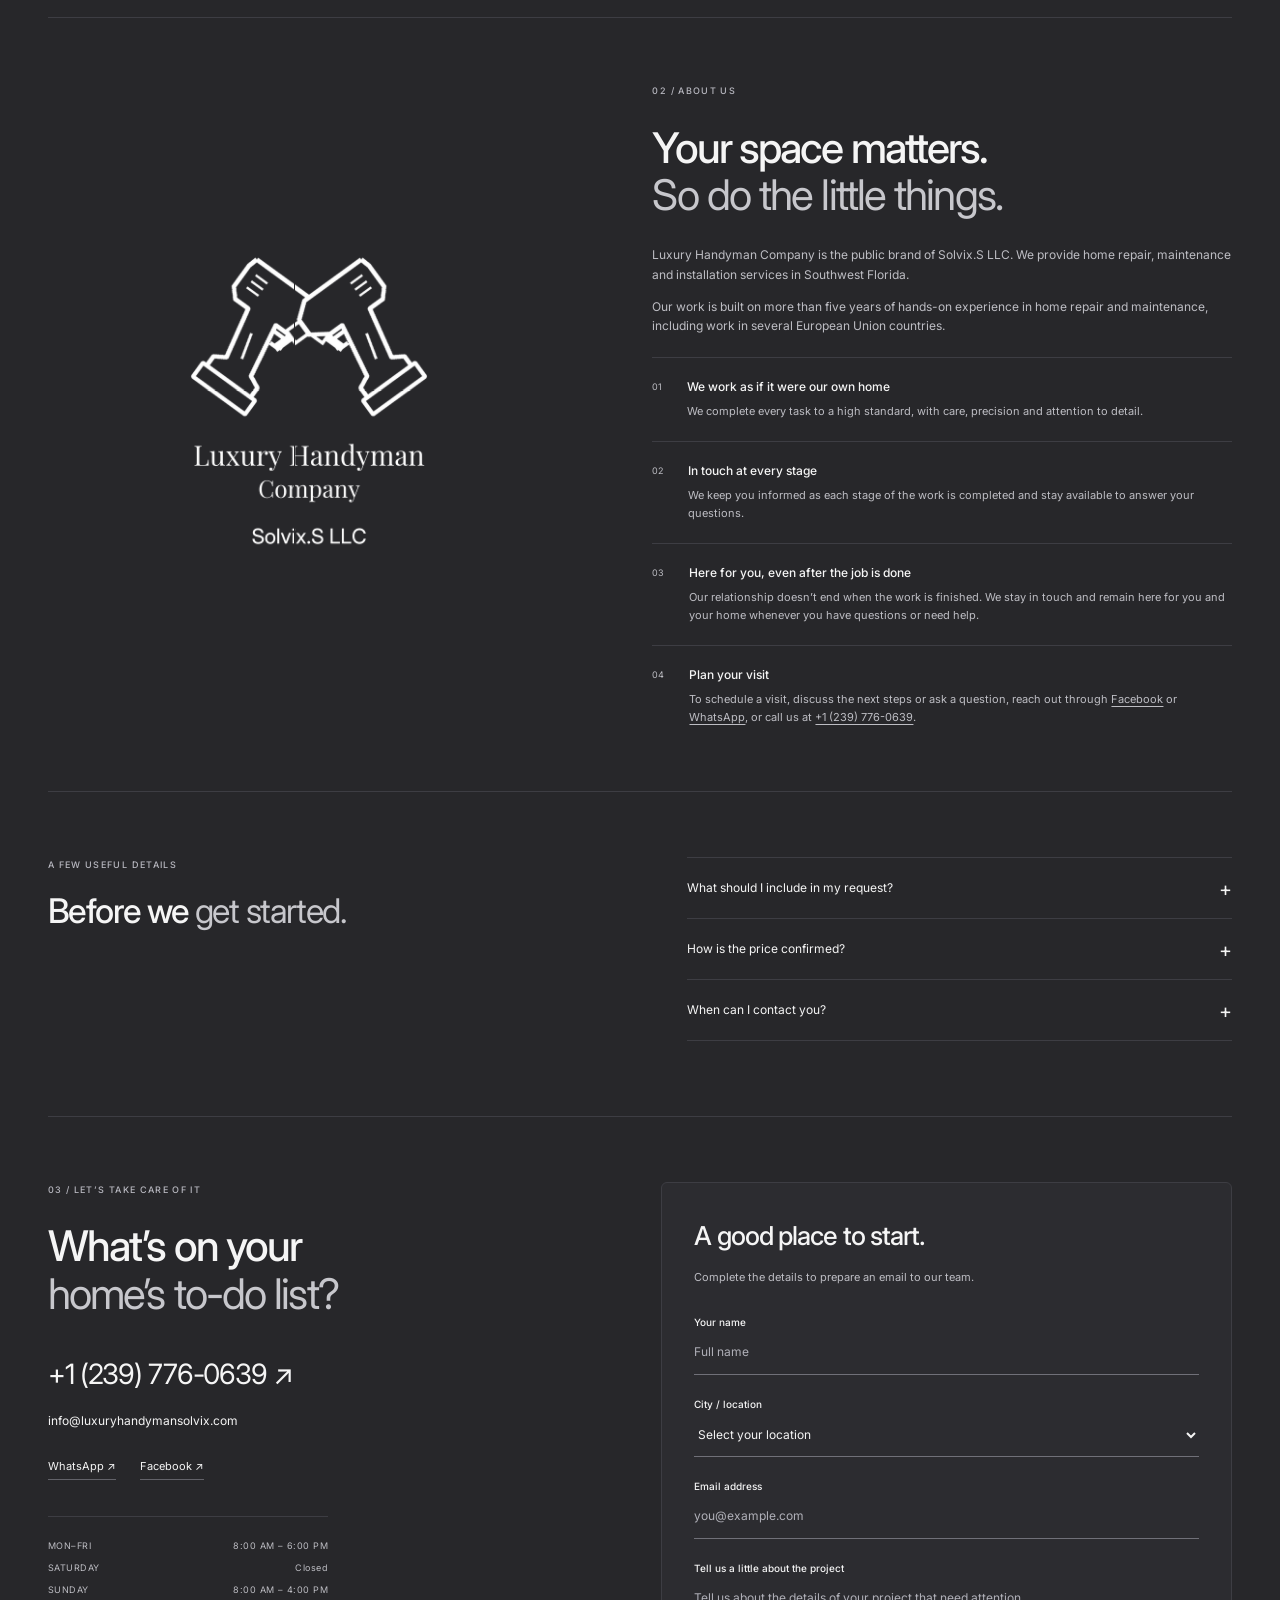
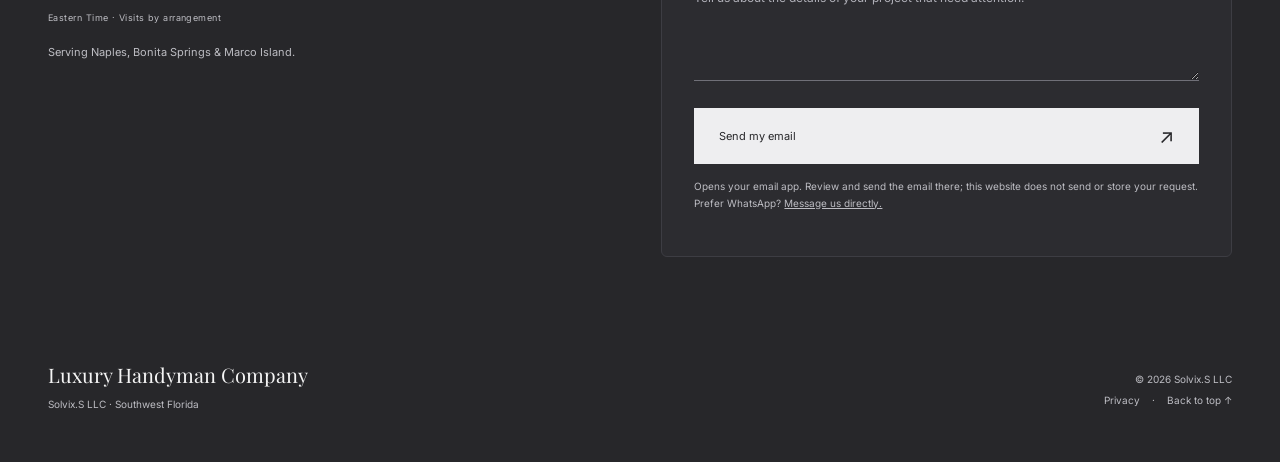
==== commit 1ad4e5d5: "Rename email button to Send my email" ====
--- a/index.html
+++ b/index.html
@@ -43,6 +43,6 @@
 </div><div class="service-note"><p>Have something else in mind? Need a service that isn’t listed? We’re happy to discuss your needs individually and explore how we can help you and your home.</p></div></section>
 <section class="about section" id="about"><div class="brand-panel"><img src="assets/logo-black.png" alt="Luxury Handyman Company — Solvix.S LLC, crossed impact drivers logo" width="1080" height="1080" loading="lazy"></div><div class="about-copy"><p class="eyebrow">02 / ABOUT US</p><h2>Your space matters.<br><em>So do the little things.</em></h2><p>Luxury Handyman Company is the public brand of Solvix.S LLC. We provide home repair, maintenance and installation services in Southwest Florida.</p><p>Our work is built on more than five years of hands-on experience in home repair and maintenance, including work in several European Union countries.</p><div class="approach-row"><span>01</span><div><h3>We work as if it were our own home</h3><p>We complete every task to a high standard, with care, precision and attention to detail.</p></div></div><div class="approach-row"><span>02</span><div><h3>In touch at every stage</h3><p>We keep you informed as each stage of the work is completed and stay available to answer your questions.</p></div></div><div class="approach-row"><span>03</span><div><h3>Here for you, even after the job is done</h3><p>Our relationship doesn’t end when the work is finished. We stay in touch and remain here for you and your home whenever you have questions or need help.</p></div></div><div class="approach-row"><span>04</span><div><h3>Plan your visit</h3><p>To schedule a visit, discuss the next steps or ask a question, reach out through <a href="https://www.facebook.com/profile.php?id=61591907013713">Facebook</a> or <a href="https://wa.me/12397760639">WhatsApp</a>, or call us at <a href="tel:+12397760639">+1 (239) 776-0639</a>.</p></div></div></div></section>
 <section class="faq section"><div><p class="eyebrow">A FEW USEFUL DETAILS</p><h2>Before we <em>get started.</em></h2></div><div><details><summary>What should I include in my request?</summary><p>Please include your location, the type and scope of work you need, and your preferred start date and time. Let us know the address where the work will take place.</p></details><details><summary>How is the price confirmed?</summary><p>The price depends on the scope of work and the estimated time needed to complete it. Our prices are fair and affordable. The client covers the cost of all materials used for the job. You don’t need to buy them yourself—we take care of purchasing them. When the work is complete, you receive an invoice showing the charges for labor and materials.</p></details><details><summary>When can I contact you?</summary><p>Contact us whenever it’s convenient for you—we’re available to our clients 24/7. Our working hours are Monday–Friday, 8:00 AM–6:00 PM, and Sunday, 8:00 AM–4:00 PM, Eastern Time. Saturday is our day off. Visits are arranged individually.</p></details></div></section>
-<section class="contact section" id="contact"><div class="contact-copy"><p class="eyebrow">03 / LET’S TAKE CARE OF IT</p><h2>What’s on your<br><em>home’s to-do list?</em></h2><a class="contact-phone" href="tel:+12397760639">+1 (239) 776-0639 ↗</a><a class="contact-email" href="mailto:info@luxuryhandymansolvix.com">info@luxuryhandymansolvix.com</a><div class="contact-links"><a href="https://wa.me/12397760639">WhatsApp ↗</a><a href="https://www.facebook.com/profile.php?id=61591907013713">Facebook ↗</a></div><div class="hours"><p>MON–FRI <span>8:00 AM – 6:00 PM</span></p><p>SATURDAY <span>Closed</span></p><p>SUNDAY <span>8:00 AM – 4:00 PM</span></p><small>Eastern Time · Visits by arrangement</small></div><p class="contact-areas">Serving Naples, Bonita Springs &amp; Marco Island.</p></div><form id="project-form"><h3>A good place to start.</h3><p class="form-intro">Complete the details to prepare an email to our team.</p><label>Your name<input name="name" autocomplete="name" maxlength="100" placeholder="Full name" required></label><label>City / location<select name="location" id="location" required><option value="" disabled selected>Select your location</option><option value="Naples">Naples</option><option value="Bonita Springs">Bonita Springs</option><option value="Marco Island">Marco Island</option><option value="other">Other location</option></select></label><div id="other-location-field" hidden><label>Your location<input name="other_location" id="other-location" autocomplete="address-level2" maxlength="150" placeholder="Enter your city, area or ZIP code" pattern=".*\S.*" disabled></label></div><label>Email address<input name="email" type="email" autocomplete="email" maxlength="150" placeholder="you@example.com" required></label><label>Tell us a little about the project<textarea name="message" rows="4" maxlength="1500" placeholder="Tell us about the details of your project that need attention." required></textarea></label><button class="button" type="submit">Prepare my email <span aria-hidden="true">↗</span></button><p class="form-note">Opens your email app. Review and send the email there; this website does not send or store your request. Prefer WhatsApp? <a href="https://wa.me/12397760639">Message us directly.</a></p><p id="form-status" role="status" aria-live="polite"></p><div id="email-fallback" hidden><label>Your prepared request<textarea id="prepared-request" rows="6" readonly></textarea></label><button class="copy-button" type="button" id="copy-request">Copy request</button><p class="form-note">If your email app did not open, copy this request and email it to info@luxuryhandymansolvix.com.</p></div></form></section>
+<section class="contact section" id="contact"><div class="contact-copy"><p class="eyebrow">03 / LET’S TAKE CARE OF IT</p><h2>What’s on your<br><em>home’s to-do list?</em></h2><a class="contact-phone" href="tel:+12397760639">+1 (239) 776-0639 ↗</a><a class="contact-email" href="mailto:info@luxuryhandymansolvix.com">info@luxuryhandymansolvix.com</a><div class="contact-links"><a href="https://wa.me/12397760639">WhatsApp ↗</a><a href="https://www.facebook.com/profile.php?id=61591907013713">Facebook ↗</a></div><div class="hours"><p>MON–FRI <span>8:00 AM – 6:00 PM</span></p><p>SATURDAY <span>Closed</span></p><p>SUNDAY <span>8:00 AM – 4:00 PM</span></p><small>Eastern Time · Visits by arrangement</small></div><p class="contact-areas">Serving Naples, Bonita Springs &amp; Marco Island.</p></div><form id="project-form"><h3>A good place to start.</h3><p class="form-intro">Complete the details to prepare an email to our team.</p><label>Your name<input name="name" autocomplete="name" maxlength="100" placeholder="Full name" required></label><label>City / location<select name="location" id="location" required><option value="" disabled selected>Select your location</option><option value="Naples">Naples</option><option value="Bonita Springs">Bonita Springs</option><option value="Marco Island">Marco Island</option><option value="other">Other location</option></select></label><div id="other-location-field" hidden><label>Your location<input name="other_location" id="other-location" autocomplete="address-level2" maxlength="150" placeholder="Enter your city, area or ZIP code" pattern=".*\S.*" disabled></label></div><label>Email address<input name="email" type="email" autocomplete="email" maxlength="150" placeholder="you@example.com" required></label><label>Tell us a little about the project<textarea name="message" rows="4" maxlength="1500" placeholder="Tell us about the details of your project that need attention." required></textarea></label><button class="button" type="submit">Send my email <span aria-hidden="true">↗</span></button><p class="form-note">Opens your email app. Review and send the email there; this website does not send or store your request. Prefer WhatsApp? <a href="https://wa.me/12397760639">Message us directly.</a></p><p id="form-status" role="status" aria-live="polite"></p><div id="email-fallback" hidden><label>Your prepared request<textarea id="prepared-request" rows="6" readonly></textarea></label><button class="copy-button" type="button" id="copy-request">Copy request</button><p class="form-note">If your email app did not open, copy this request and email it to info@luxuryhandymansolvix.com.</p></div></form></section>
 </main><footer><div><a class="footer-brand" href="#">Luxury Handyman Company</a><p>Solvix.S LLC · Southwest Florida</p></div><div><p>© <span id="year">2026</span> Solvix.S LLC</p><a href="privacy.html">Privacy</a><span class="footer-dot">·</span><a href="#main">Back to top ↑</a></div></footer>
 </body></html>
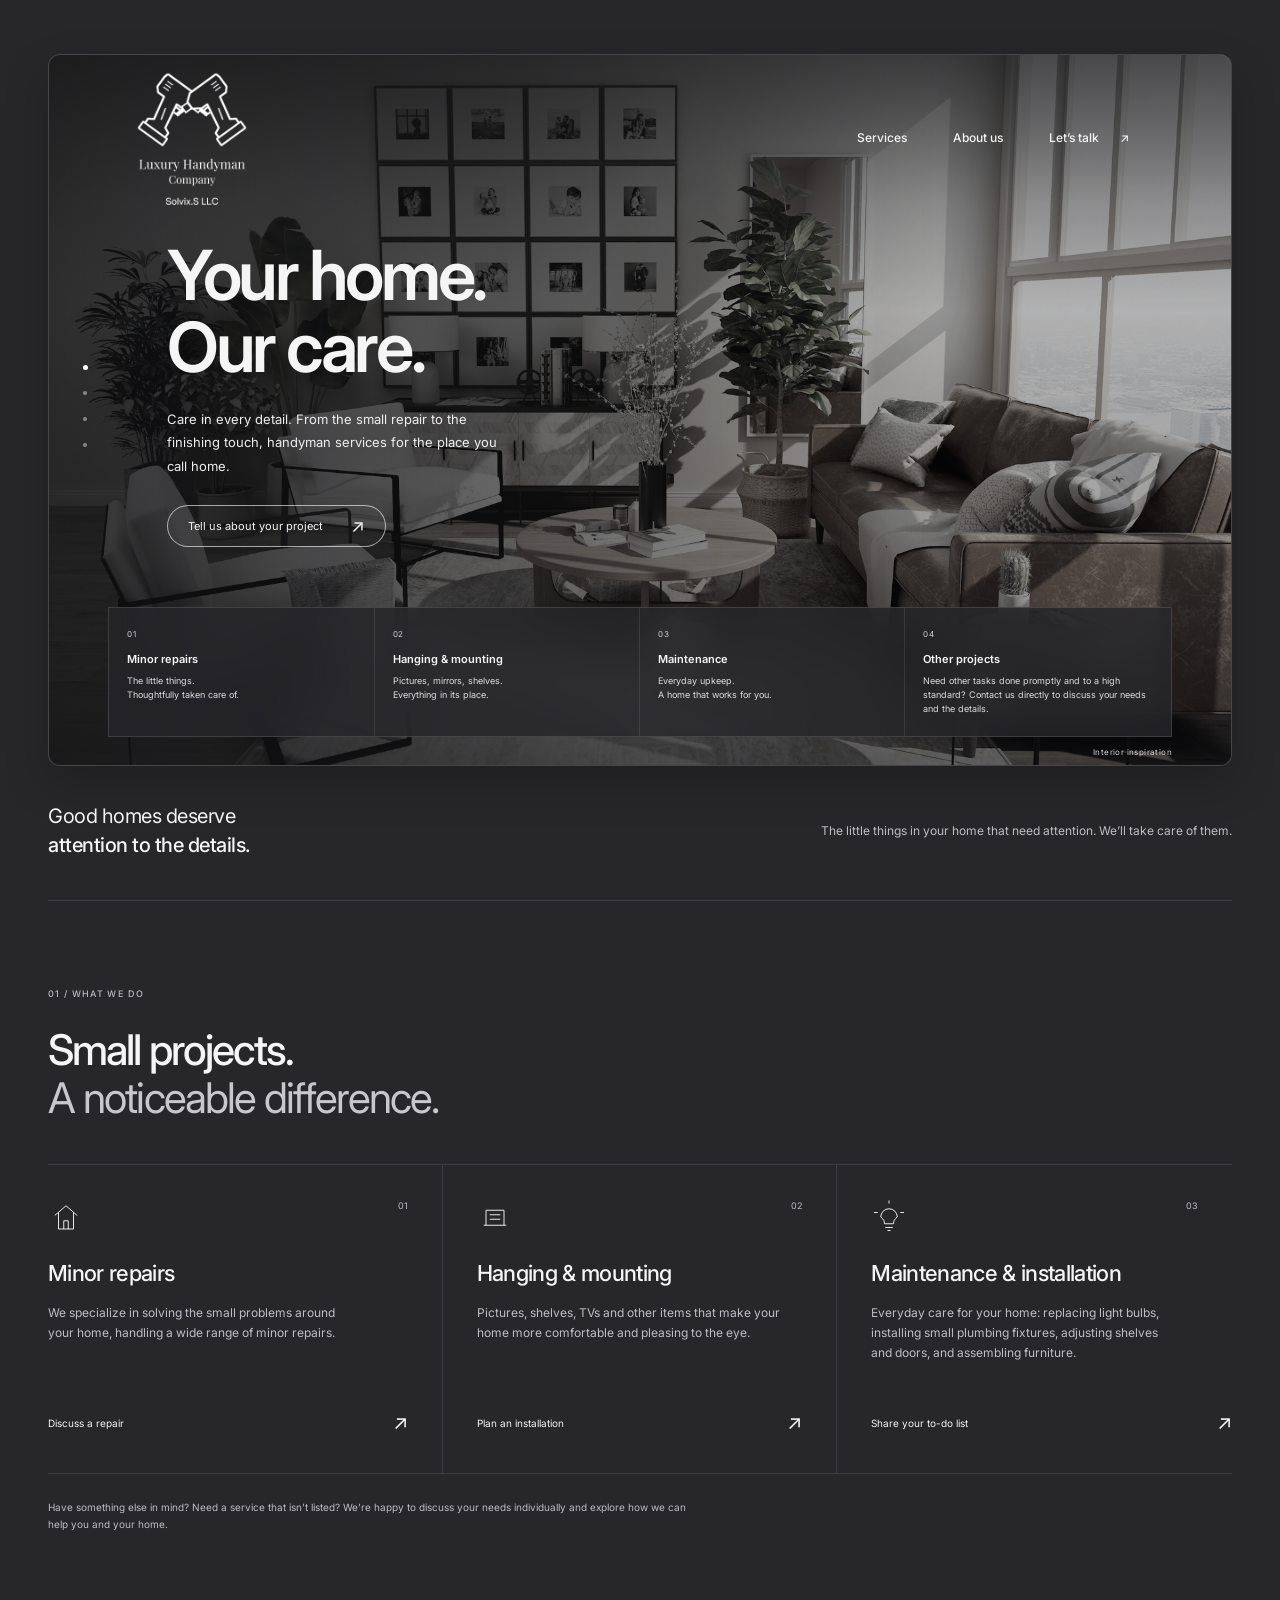
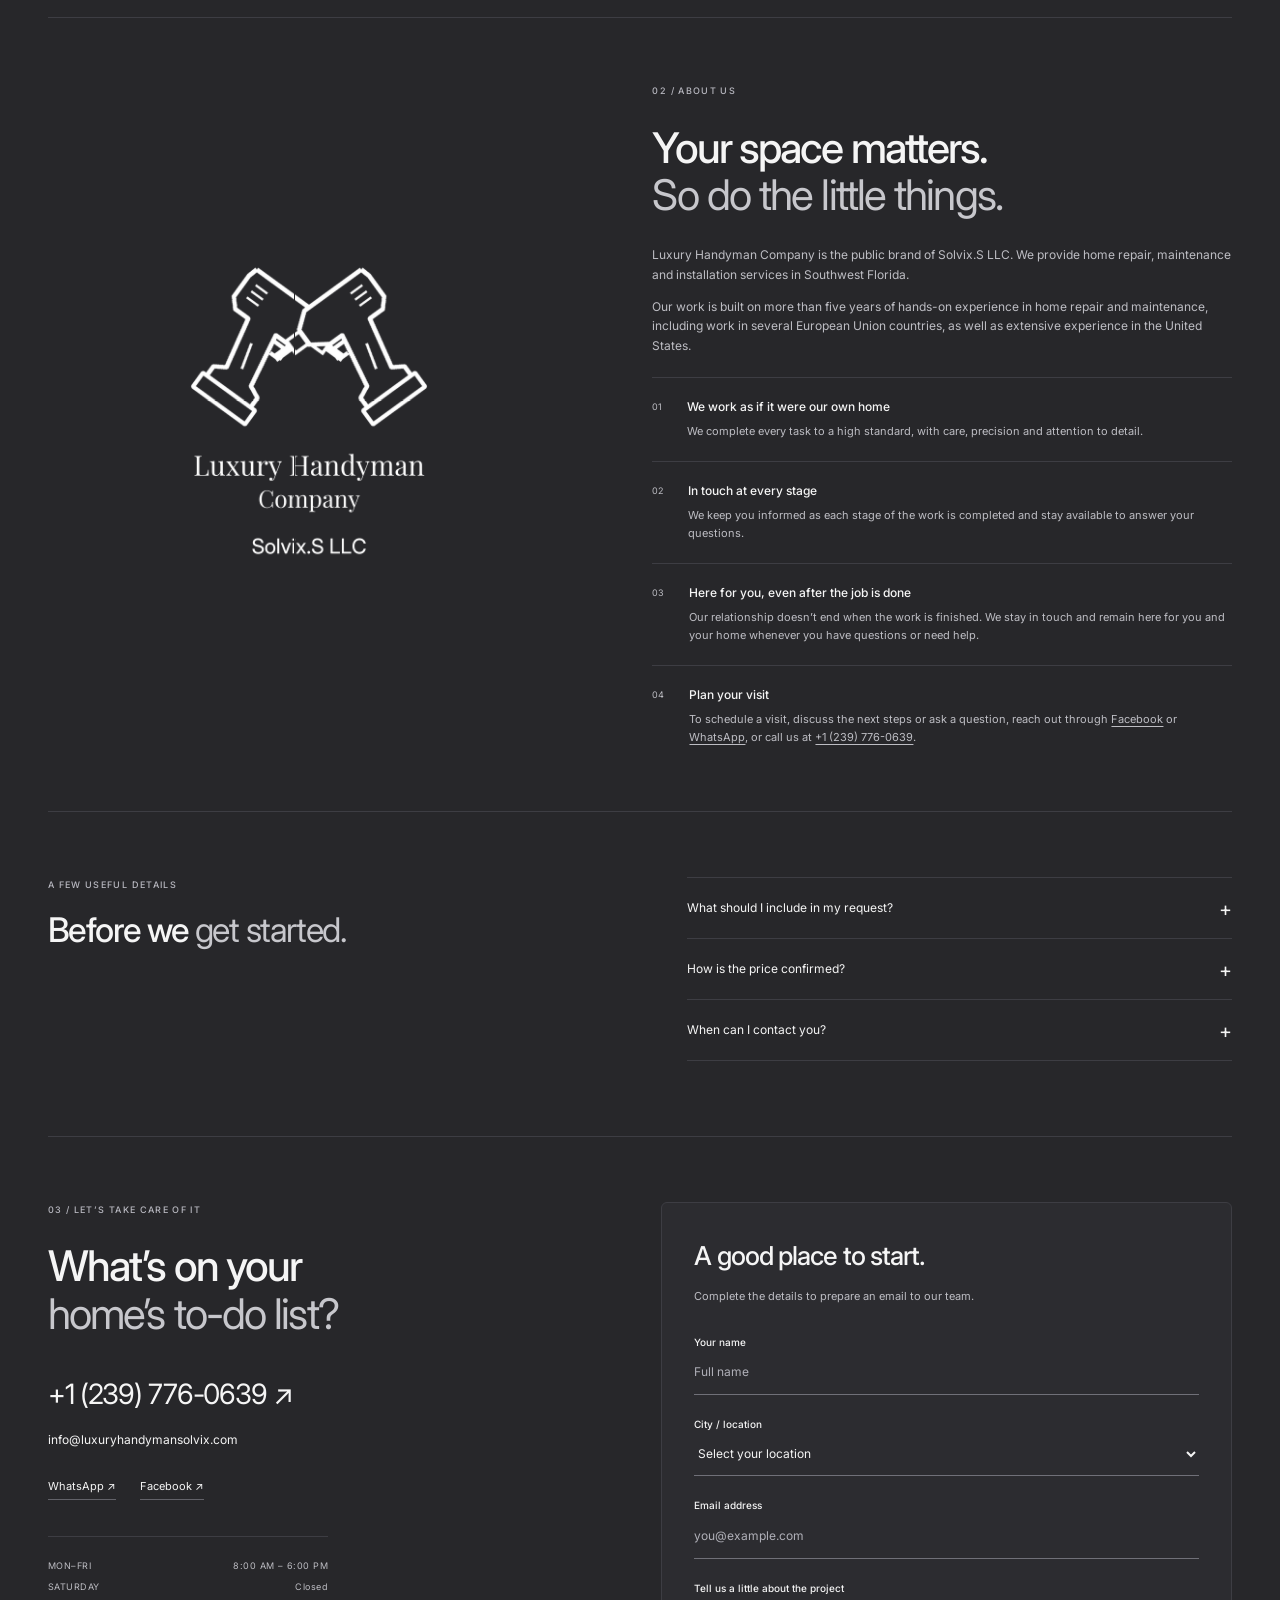
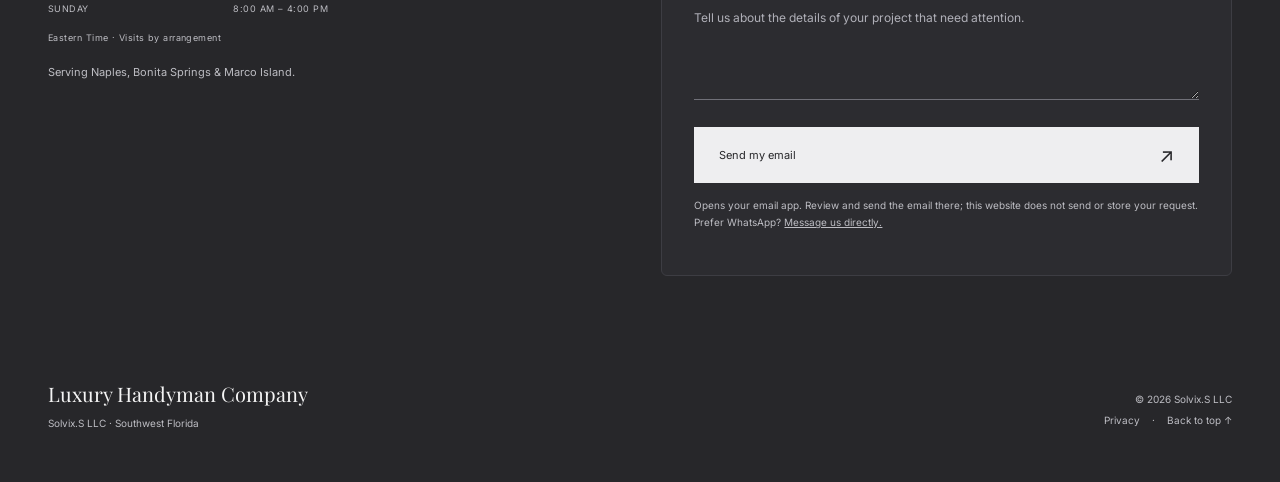
==== commit 454cd245: "Include United States experience in About us" ====
--- a/index.html
+++ b/index.html
@@ -41,7 +41,7 @@
 <article><span class="service-number">02</span><svg viewBox="0 0 48 48" aria-hidden="true"><path d="M9 35h30M12 35V15h24v20M17 21h14M17 27h14"/></svg><h3>Hanging & mounting</h3><p>Pictures, shelves, TVs and other items that make your home more comfortable and pleasing to the eye.</p><a href="#contact">Plan an installation <span aria-hidden="true">↗</span></a></article>
 <article><span class="service-number">03</span><svg viewBox="0 0 48 48" aria-hidden="true"><path d="M13 24a11 11 0 1 1 22 0c-4 3-5 6-5 9H18c0-3-1-6-5-9ZM19 38h10M22 42h4M24 2v4M4 18h5M39 18h5"/></svg><h3>Maintenance & installation</h3><p>Everyday care for your home: replacing light bulbs, installing small plumbing fixtures, adjusting shelves and doors, and assembling furniture.</p><a href="#contact">Share your to-do list <span aria-hidden="true">↗</span></a></article>
 </div><div class="service-note"><p>Have something else in mind? Need a service that isn’t listed? We’re happy to discuss your needs individually and explore how we can help you and your home.</p></div></section>
-<section class="about section" id="about"><div class="brand-panel"><img src="assets/logo-black.png" alt="Luxury Handyman Company — Solvix.S LLC, crossed impact drivers logo" width="1080" height="1080" loading="lazy"></div><div class="about-copy"><p class="eyebrow">02 / ABOUT US</p><h2>Your space matters.<br><em>So do the little things.</em></h2><p>Luxury Handyman Company is the public brand of Solvix.S LLC. We provide home repair, maintenance and installation services in Southwest Florida.</p><p>Our work is built on more than five years of hands-on experience in home repair and maintenance, including work in several European Union countries.</p><div class="approach-row"><span>01</span><div><h3>We work as if it were our own home</h3><p>We complete every task to a high standard, with care, precision and attention to detail.</p></div></div><div class="approach-row"><span>02</span><div><h3>In touch at every stage</h3><p>We keep you informed as each stage of the work is completed and stay available to answer your questions.</p></div></div><div class="approach-row"><span>03</span><div><h3>Here for you, even after the job is done</h3><p>Our relationship doesn’t end when the work is finished. We stay in touch and remain here for you and your home whenever you have questions or need help.</p></div></div><div class="approach-row"><span>04</span><div><h3>Plan your visit</h3><p>To schedule a visit, discuss the next steps or ask a question, reach out through <a href="https://www.facebook.com/profile.php?id=61591907013713">Facebook</a> or <a href="https://wa.me/12397760639">WhatsApp</a>, or call us at <a href="tel:+12397760639">+1 (239) 776-0639</a>.</p></div></div></div></section>
+<section class="about section" id="about"><div class="brand-panel"><img src="assets/logo-black.png" alt="Luxury Handyman Company — Solvix.S LLC, crossed impact drivers logo" width="1080" height="1080" loading="lazy"></div><div class="about-copy"><p class="eyebrow">02 / ABOUT US</p><h2>Your space matters.<br><em>So do the little things.</em></h2><p>Luxury Handyman Company is the public brand of Solvix.S LLC. We provide home repair, maintenance and installation services in Southwest Florida.</p><p>Our work is built on more than five years of hands-on experience in home repair and maintenance, including work in several European Union countries, as well as extensive experience in the United States.</p><div class="approach-row"><span>01</span><div><h3>We work as if it were our own home</h3><p>We complete every task to a high standard, with care, precision and attention to detail.</p></div></div><div class="approach-row"><span>02</span><div><h3>In touch at every stage</h3><p>We keep you informed as each stage of the work is completed and stay available to answer your questions.</p></div></div><div class="approach-row"><span>03</span><div><h3>Here for you, even after the job is done</h3><p>Our relationship doesn’t end when the work is finished. We stay in touch and remain here for you and your home whenever you have questions or need help.</p></div></div><div class="approach-row"><span>04</span><div><h3>Plan your visit</h3><p>To schedule a visit, discuss the next steps or ask a question, reach out through <a href="https://www.facebook.com/profile.php?id=61591907013713">Facebook</a> or <a href="https://wa.me/12397760639">WhatsApp</a>, or call us at <a href="tel:+12397760639">+1 (239) 776-0639</a>.</p></div></div></div></section>
 <section class="faq section"><div><p class="eyebrow">A FEW USEFUL DETAILS</p><h2>Before we <em>get started.</em></h2></div><div><details><summary>What should I include in my request?</summary><p>Please include your location, the type and scope of work you need, and your preferred start date and time. Let us know the address where the work will take place.</p></details><details><summary>How is the price confirmed?</summary><p>The price depends on the scope of work and the estimated time needed to complete it. Our prices are fair and affordable. The client covers the cost of all materials used for the job. You don’t need to buy them yourself—we take care of purchasing them. When the work is complete, you receive an invoice showing the charges for labor and materials.</p></details><details><summary>When can I contact you?</summary><p>Contact us whenever it’s convenient for you—we’re available to our clients 24/7. Our working hours are Monday–Friday, 8:00 AM–6:00 PM, and Sunday, 8:00 AM–4:00 PM, Eastern Time. Saturday is our day off. Visits are arranged individually.</p></details></div></section>
 <section class="contact section" id="contact"><div class="contact-copy"><p class="eyebrow">03 / LET’S TAKE CARE OF IT</p><h2>What’s on your<br><em>home’s to-do list?</em></h2><a class="contact-phone" href="tel:+12397760639">+1 (239) 776-0639 ↗</a><a class="contact-email" href="mailto:info@luxuryhandymansolvix.com">info@luxuryhandymansolvix.com</a><div class="contact-links"><a href="https://wa.me/12397760639">WhatsApp ↗</a><a href="https://www.facebook.com/profile.php?id=61591907013713">Facebook ↗</a></div><div class="hours"><p>MON–FRI <span>8:00 AM – 6:00 PM</span></p><p>SATURDAY <span>Closed</span></p><p>SUNDAY <span>8:00 AM – 4:00 PM</span></p><small>Eastern Time · Visits by arrangement</small></div><p class="contact-areas">Serving Naples, Bonita Springs &amp; Marco Island.</p></div><form id="project-form"><h3>A good place to start.</h3><p class="form-intro">Complete the details to prepare an email to our team.</p><label>Your name<input name="name" autocomplete="name" maxlength="100" placeholder="Full name" required></label><label>City / location<select name="location" id="location" required><option value="" disabled selected>Select your location</option><option value="Naples">Naples</option><option value="Bonita Springs">Bonita Springs</option><option value="Marco Island">Marco Island</option><option value="other">Other location</option></select></label><div id="other-location-field" hidden><label>Your location<input name="other_location" id="other-location" autocomplete="address-level2" maxlength="150" placeholder="Enter your city, area or ZIP code" pattern=".*\S.*" disabled></label></div><label>Email address<input name="email" type="email" autocomplete="email" maxlength="150" placeholder="you@example.com" required></label><label>Tell us a little about the project<textarea name="message" rows="4" maxlength="1500" placeholder="Tell us about the details of your project that need attention." required></textarea></label><button class="button" type="submit">Send my email <span aria-hidden="true">↗</span></button><p class="form-note">Opens your email app. Review and send the email there; this website does not send or store your request. Prefer WhatsApp? <a href="https://wa.me/12397760639">Message us directly.</a></p><p id="form-status" role="status" aria-live="polite"></p><div id="email-fallback" hidden><label>Your prepared request<textarea id="prepared-request" rows="6" readonly></textarea></label><button class="copy-button" type="button" id="copy-request">Copy request</button><p class="form-note">If your email app did not open, copy this request and email it to info@luxuryhandymansolvix.com.</p></div></form></section>
 </main><footer><div><a class="footer-brand" href="#">Luxury Handyman Company</a><p>Solvix.S LLC · Southwest Florida</p></div><div><p>© <span id="year">2026</span> Solvix.S LLC</p><a href="privacy.html">Privacy</a><span class="footer-dot">·</span><a href="#main">Back to top ↑</a></div></footer>
